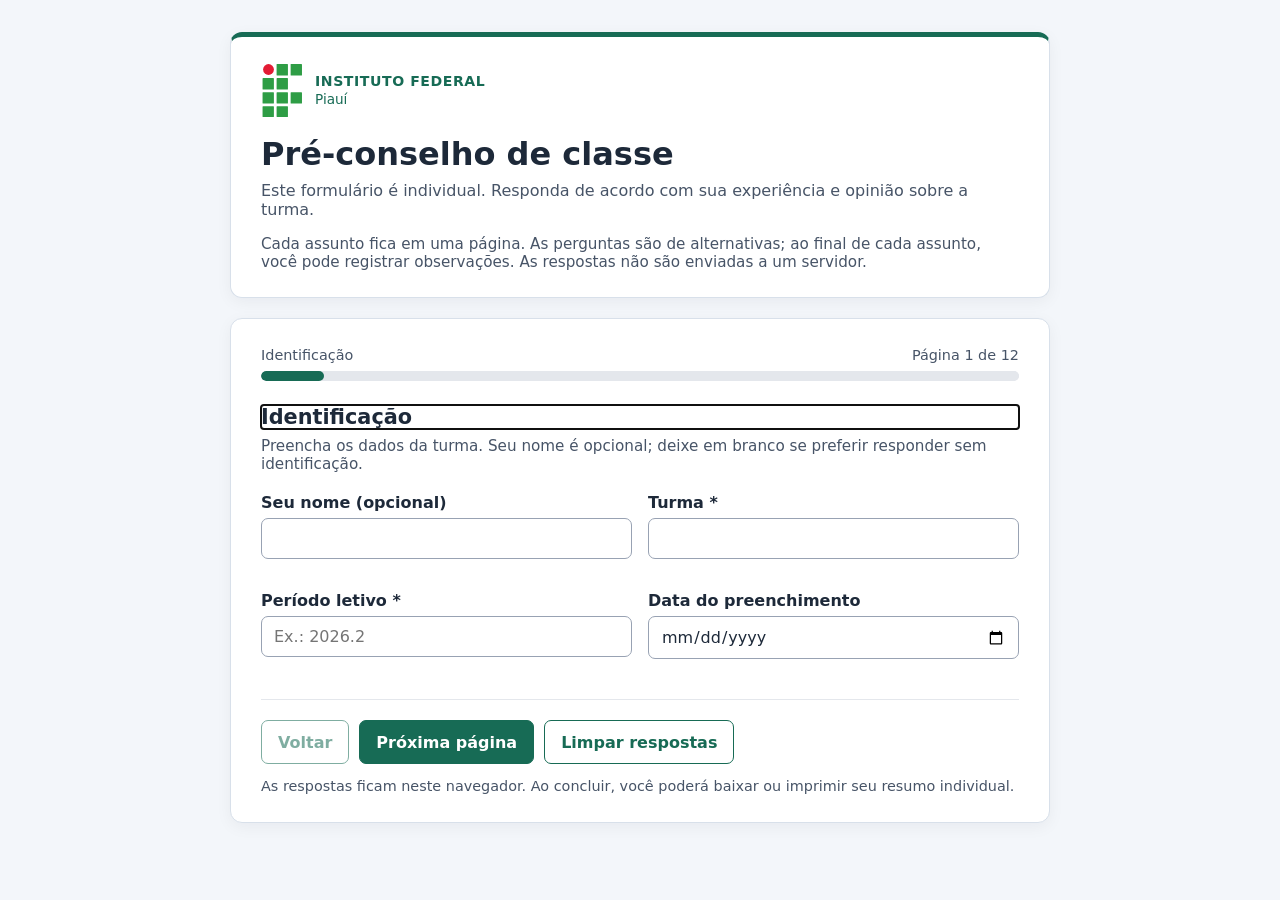
==== index.html @ 63a81ad3 "prototipo ia" ====
<!DOCTYPE html>
<html lang="pt-BR">
<head>
    <meta charset="UTF-8">
    <meta name="viewport" content="width=device-width, initial-scale=1.0">
    <meta name="description" content="Formulário individual para o pré-conselho de classe.">
    <title>Pré-conselho de classe</title>
    <style>
        :root {
            color-scheme: light;
            font-family: system-ui, -apple-system, BlinkMacSystemFont, "Segoe UI", sans-serif;
            color: #1d2939;
            background: #f3f6fa;
        }

        * {
            box-sizing: border-box;
        }

        body {
            margin: 0;
            padding: 32px 16px;
        }

        main {
            width: min(100%, 820px);
            margin: 0 auto;
        }

        header,
        form,
        #resultado {
            background: #fff;
            border: 1px solid #d8e0ea;
            border-radius: 12px;
            box-shadow: 0 4px 16px rgb(16 24 40 / 5%);
        }

        header {
            margin-bottom: 20px;
            padding: 26px 30px;
            border-top: 5px solid #176b55;
        }

        .brand {
            display: flex;
            align-items: center;
            gap: 12px;
            margin-bottom: 18px;
        }

        .brand-mark {
            width: 42px;
            height: 54px;
            flex: 0 0 auto;
        }

        .brand-name {
            display: flex;
            flex-direction: column;
            color: #176b55;
            line-height: 1.15;
        }

        .brand-name strong {
            font-size: 0.88rem;
            letter-spacing: 0.04em;
        }

        .brand-name span {
            margin-top: 3px;
            font-size: 0.85rem;
        }

        h1,
        h2,
        p {
            margin-top: 0;
        }

        h1 {
            margin-bottom: 8px;
            font-size: clamp(1.5rem, 4vw, 2rem);
        }

        header p,
        .help,
        .notice {
            color: #475467;
        }

        header p:last-child {
            margin-bottom: 0;
        }

        form {
            padding: 28px 30px;
        }

        .progress {
            margin-bottom: 24px;
        }

        .progress-label {
            display: flex;
            justify-content: space-between;
            gap: 12px;
            margin-bottom: 8px;
            color: #475467;
            font-size: 0.9rem;
        }

        progress {
            display: block;
            width: 100%;
            height: 10px;
            overflow: hidden;
            border: 0;
            border-radius: 99px;
            background: #e4e7ec;
            accent-color: #176b55;
        }

        progress::-webkit-progress-bar {
            border-radius: 99px;
            background: #e4e7ec;
        }

        progress::-webkit-progress-value {
            border-radius: 99px;
            background: #176b55;
        }

        .page[hidden] {
            display: none;
        }

        .page > h2 {
            margin-bottom: 8px;
            font-size: 1.3rem;
        }

        .help {
            margin-bottom: 20px;
            font-size: 0.95rem;
        }

        .validation-message {
            margin: 0 0 16px;
            padding: 10px 12px;
            border: 1px solid #d92d20;
            border-radius: 7px;
            background: #fef3f2;
            color: #b42318;
        }

        .grid {
            display: grid;
            grid-template-columns: repeat(2, minmax(0, 1fr));
            gap: 16px;
        }

        .field {
            display: flex;
            flex-direction: column;
            gap: 6px;
            margin-bottom: 16px;
        }

        .field label,
        .question legend {
            font-weight: 600;
        }

        input[type="text"],
        input[type="date"],
        textarea {
            width: 100%;
            padding: 10px 12px;
            border: 1px solid #98a2b3;
            border-radius: 7px;
            background: #fff;
            color: inherit;
            font: inherit;
        }

        textarea {
            min-height: 100px;
            resize: vertical;
        }

        input:focus,
        textarea:focus,
        button:focus-visible {
            outline: 3px solid #84c5b2;
            outline-offset: 2px;
        }

        .question {
            min-width: 0;
            margin: 0 0 22px;
            padding: 0;
            border: 0;
        }

        .question legend {
            width: 100%;
            margin-bottom: 10px;
        }

        .options {
            display: grid;
            grid-template-columns: repeat(2, minmax(0, 1fr));
            gap: 10px;
        }

        .option {
            display: flex;
            align-items: flex-start;
            gap: 9px;
            padding: 11px 12px;
            border: 1px solid #d8e0ea;
            border-radius: 7px;
            cursor: pointer;
        }

        .option:has(input:checked) {
            border-color: #176b55;
            background: #f0f8f5;
        }

        input[type="radio"],
        input[type="checkbox"] {
            width: 18px;
            height: 18px;
            flex: 0 0 auto;
            margin: 1px 0 0;
            accent-color: #176b55;
        }

        .observations {
            margin-top: 28px;
            padding-top: 18px;
            border-top: 1px solid #e4e7ec;
        }

        .observations label {
            display: block;
            margin-bottom: 7px;
            font-weight: 600;
        }

        .actions {
            display: flex;
            flex-wrap: wrap;
            gap: 10px;
            align-items: center;
            margin-top: 24px;
            padding-top: 20px;
            border-top: 1px solid #e4e7ec;
        }

        button {
            min-height: 44px;
            padding: 10px 16px;
            border: 1px solid #176b55;
            border-radius: 7px;
            background: #176b55;
            color: #fff;
            font: inherit;
            font-weight: 650;
            cursor: pointer;
        }

        button.secondary {
            background: #fff;
            color: #176b55;
        }

        button:disabled {
            opacity: 0.55;
            cursor: not-allowed;
        }

        #resultado {
            margin-top: 20px;
            padding: 24px 30px;
        }

        #resumo {
            overflow-wrap: anywhere;
            white-space: pre-wrap;
            font: inherit;
            line-height: 1.6;
        }

        .notice {
            margin: 14px 0 0;
            font-size: 0.9rem;
        }

        [hidden] {
            display: none !important;
        }

        @media (max-width: 600px) {
            body {
                padding: 16px 10px;
            }

            header,
            form,
            #resultado {
                padding: 20px 16px;
            }

            .grid,
            .options {
                grid-template-columns: 1fr;
            }
        }

        @media print {
            body {
                padding: 0;
                background: #fff;
            }

            body.showing-summary header,
            body.showing-summary form {
                display: none !important;
            }

            body.showing-summary #resultado:not([hidden]) {
                display: block !important;
                border: 0;
                box-shadow: none;
                margin: 0;
                padding: 0;
            }

            .print-hidden {
                display: none !important;
            }
        }
    </style>
</head>
<body>
    <main>
        <header>
            <div class="brand" aria-label="Instituto Federal do Piauí">
                <svg class="brand-mark" viewBox="0 0 76 100" role="img" aria-labelledby="ifpi-mark-title">
                    <title id="ifpi-mark-title">Símbolo do Instituto Federal</title>
                    <circle cx="13" cy="12" r="10" fill="#e31b34"/>
                    <g fill="#2e9d45">
                        <rect x="28" y="2" width="21" height="21" rx="1"/>
                        <rect x="54" y="2" width="21" height="21" rx="1"/>
                        <rect x="2" y="28" width="21" height="21" rx="1"/>
                        <rect x="28" y="28" width="21" height="21" rx="1"/>
                        <rect x="2" y="54" width="21" height="21" rx="1"/>
                        <rect x="28" y="54" width="21" height="21" rx="1"/>
                        <rect x="54" y="54" width="21" height="21" rx="1"/>
                        <rect x="2" y="80" width="21" height="20" rx="1"/>
                        <rect x="28" y="80" width="21" height="20" rx="1"/>
                    </g>
                </svg>
                <div class="brand-name">
                    <strong>INSTITUTO FEDERAL</strong>
                    <span>Piauí</span>
                </div>
            </div>
            <h1>Pré-conselho de classe</h1>
            <p>Este formulário é individual. Responda de acordo com sua experiência e opinião sobre a turma.</p>
            <p class="help">Cada assunto fica em uma página. As perguntas são de alternativas; ao final de cada assunto, você pode registrar observações. As respostas não são enviadas a um servidor.</p>
        </header>

        <form id="formulario" novalidate>
            <div class="progress" aria-label="Progresso do formulário">
                <div class="progress-label">
                    <span id="titulo-pagina">Identificação</span>
                    <span id="contador-pagina"></span>
                </div>
                <progress id="progresso" max="12" value="1"></progress>
            </div>
            <p id="erro-validacao" class="validation-message" role="alert" hidden>Responda aos campos obrigatórios desta página para continuar.</p>

            <section class="page" data-page data-page-title="Identificação">
                <h2 tabindex="-1">Identificação</h2>
                <p class="help">Preencha os dados da turma. Seu nome é opcional; deixe em branco se preferir responder sem identificação.</p>
                <div class="grid">
                    <div class="field">
                        <label for="nome">Seu nome (opcional)</label>
                        <input id="nome" name="nome" type="text" autocomplete="name">
                    </div>
                    <div class="field">
                        <label for="turma">Turma <span aria-hidden="true">*</span></label>
                        <input id="turma" name="turma" type="text" autocomplete="off" required>
                    </div>
                    <div class="field">
                        <label for="periodo">Período letivo <span aria-hidden="true">*</span></label>
                        <input id="periodo" name="periodo" type="text" placeholder="Ex.: 2026.2" required>
                    </div>
                    <div class="field">
                        <label for="data">Data do preenchimento</label>
                        <input id="data" name="data" type="date">
                    </div>
                </div>
            </section>

            <section class="page" data-page data-page-title="Conteúdos e atividades" hidden>
                <h2 tabindex="-1">1. Conteúdos e atividades</h2>
                <p class="help">Pense nas aulas e atividades deste período letivo.</p>
                <fieldset class="question">
                    <legend>Você teve dificuldade para acompanhar conteúdos ou realizar atividades?</legend>
                    <div class="options">
                        <label class="option"><input type="radio" name="conteudos-dificuldade" value="Sim, muitas vezes" required> Sim, muitas vezes</label>
                        <label class="option"><input type="radio" name="conteudos-dificuldade" value="Sim, algumas vezes"> Sim, algumas vezes</label>
                        <label class="option"><input type="radio" name="conteudos-dificuldade" value="Raramente"> Raramente</label>
                        <label class="option"><input type="radio" name="conteudos-dificuldade" value="Não tive dificuldade"> Não tive dificuldade</label>
                    </div>
                </fieldset>
                <fieldset class="question">
                    <legend>O que mais dificultou? (marque todas as opções pertinentes)</legend>
                    <div class="options">
                        <label class="option"><input type="checkbox" name="conteudos-causas" value="Falta de conhecimentos anteriores"> Falta de conhecimentos anteriores</label>
                        <label class="option"><input type="checkbox" name="conteudos-causas" value="Ritmo acelerado"> Ritmo acelerado</label>
                        <label class="option"><input type="checkbox" name="conteudos-causas" value="Muitos conteúdos ao mesmo tempo"> Muitos conteúdos ao mesmo tempo</label>
                        <label class="option"><input type="checkbox" name="conteudos-causas" value="Poucos exemplos ou explicações"> Poucos exemplos ou explicações</label>
                        <label class="option"><input type="checkbox" name="conteudos-causas" value="Instruções difíceis de entender"> Instruções difíceis de entender</label>
                        <label class="option"><input type="checkbox" name="conteudos-causas" value="Pouco tempo para fazer as atividades"> Pouco tempo para fazer as atividades</label>
                        <label class="option"><input type="checkbox" name="conteudos-causas" value="Não se aplica"> Não se aplica</label>
                    </div>
                </fieldset>
                <fieldset class="question">
                    <legend>Com que frequência essa dificuldade prejudicou seus estudos?</legend>
                    <div class="options">
                        <label class="option"><input type="radio" name="conteudos-frequencia" value="Nunca"> Nunca</label>
                        <label class="option"><input type="radio" name="conteudos-frequencia" value="Raramente"> Raramente</label>
                        <label class="option"><input type="radio" name="conteudos-frequencia" value="Às vezes"> Às vezes</label>
                        <label class="option"><input type="radio" name="conteudos-frequencia" value="Frequentemente"> Frequentemente</label>
                    </div>
                </fieldset>
                <div class="observations">
                    <label for="obs-conteudos">Observações sobre conteúdos e atividades (opcional)</label>
                    <textarea id="obs-conteudos" name="obs-conteudos" data-observation></textarea>
                </div>
            </section>

            <section class="page" data-page data-page-title="Metodologias e materiais" hidden>
                <h2 tabindex="-1">2. Metodologias de ensino e materiais</h2>
                <p class="help">Considere as formas de ensinar e os recursos usados nas disciplinas.</p>
                <fieldset class="question">
                    <legend>As formas de ensinar e os materiais ajudam você a aprender?</legend>
                    <div class="options">
                        <label class="option"><input type="radio" name="metodologias-adequacao" value="Sim, na maioria das aulas" required> Sim, na maioria das aulas</label>
                        <label class="option"><input type="radio" name="metodologias-adequacao" value="Às vezes"> Às vezes</label>
                        <label class="option"><input type="radio" name="metodologias-adequacao" value="Raramente"> Raramente</label>
                        <label class="option"><input type="radio" name="metodologias-adequacao" value="Não ajudam"> Não ajudam</label>
                    </div>
                </fieldset>
                <fieldset class="question">
                    <legend>O que poderia ajudar você a aprender? (marque todas as opções pertinentes)</legend>
                    <div class="options">
                        <label class="option"><input type="checkbox" name="metodologias-sugestoes" value="Mais exemplos resolvidos"> Mais exemplos resolvidos</label>
                        <label class="option"><input type="checkbox" name="metodologias-sugestoes" value="Mais atividades práticas"> Mais atividades práticas</label>
                        <label class="option"><input type="checkbox" name="metodologias-sugestoes" value="Revisões e retomadas"> Revisões e retomadas</label>
                        <label class="option"><input type="checkbox" name="metodologias-sugestoes" value="Materiais de apoio"> Materiais de apoio</label>
                        <label class="option"><input type="checkbox" name="metodologias-sugestoes" value="Mais espaço para perguntas"> Mais espaço para perguntas</label>
                        <label class="option"><input type="checkbox" name="metodologias-sugestoes" value="Aulas em outros formatos"> Aulas em outros formatos</label>
                        <label class="option"><input type="checkbox" name="metodologias-sugestoes" value="Não preciso de mudanças"> Não preciso de mudanças</label>
                    </div>
                </fieldset>
                <fieldset class="question">
                    <legend>Os materiais necessários ficam disponíveis para você?</legend>
                    <div class="options">
                        <label class="option"><input type="radio" name="metodologias-materiais" value="Sempre" required> Sempre</label>
                        <label class="option"><input type="radio" name="metodologias-materiais" value="Na maioria das vezes"> Na maioria das vezes</label>
                        <label class="option"><input type="radio" name="metodologias-materiais" value="Raramente"> Raramente</label>
                        <label class="option"><input type="radio" name="metodologias-materiais" value="Nunca"> Nunca</label>
                    </div>
                </fieldset>
                <div class="observations">
                    <label for="obs-metodologias">Observações sobre metodologias e materiais (opcional)</label>
                    <textarea id="obs-metodologias" name="obs-metodologias" data-observation></textarea>
                </div>
            </section>

            <section class="page" data-page data-page-title="Avaliações" hidden>
                <h2 tabindex="-1">3. Avaliações</h2>
                <p class="help">Considere provas, trabalhos, atividades avaliativas e devolutivas.</p>
                <fieldset class="question">
                    <legend>As avaliações correspondem ao que foi trabalhado nas aulas?</legend>
                    <div class="options">
                        <label class="option"><input type="radio" name="avaliacoes-conteudo" value="Sempre" required> Sempre</label>
                        <label class="option"><input type="radio" name="avaliacoes-conteudo" value="Na maioria das vezes"> Na maioria das vezes</label>
                        <label class="option"><input type="radio" name="avaliacoes-conteudo" value="Às vezes"> Às vezes</label>
                        <label class="option"><input type="radio" name="avaliacoes-conteudo" value="Raramente ou nunca"> Raramente ou nunca</label>
                    </div>
                </fieldset>
                <fieldset class="question">
                    <legend>Com que clareza os critérios e as orientações são apresentados?</legend>
                    <div class="options">
                        <label class="option"><input type="radio" name="avaliacoes-criterios" value="Com muita clareza" required> Com muita clareza</label>
                        <label class="option"><input type="radio" name="avaliacoes-criterios" value="Com alguma clareza"> Com alguma clareza</label>
                        <label class="option"><input type="radio" name="avaliacoes-criterios" value="Pouco claros"> Pouco claros</label>
                        <label class="option"><input type="radio" name="avaliacoes-criterios" value="Não são apresentados"> Não são apresentados</label>
                    </div>
                </fieldset>
                <fieldset class="question">
                    <legend>Que aspectos dificultam as avaliações? (marque todas as opções pertinentes)</legend>
                    <div class="options">
                        <label class="option"><input type="checkbox" name="avaliacoes-dificuldades" value="Pouco tempo"> Pouco tempo</label>
                        <label class="option"><input type="checkbox" name="avaliacoes-dificuldades" value="Muitas questões ou tarefas"> Muitas questões ou tarefas</label>
                        <label class="option"><input type="checkbox" name="avaliacoes-dificuldades" value="Enunciados pouco claros"> Enunciados pouco claros</label>
                        <label class="option"><input type="checkbox" name="avaliacoes-dificuldades" value="Critérios de correção pouco claros"> Critérios de correção pouco claros</label>
                        <label class="option"><input type="checkbox" name="avaliacoes-dificuldades" value="Demora para receber resultado ou orientação"> Demora para receber resultado ou orientação</label>
                        <label class="option"><input type="checkbox" name="avaliacoes-dificuldades" value="Nenhum desses aspectos"> Nenhum desses aspectos</label>
                    </div>
                </fieldset>
                <div class="observations">
                    <label for="obs-avaliacoes">Observações sobre avaliações (opcional)</label>
                    <textarea id="obs-avaliacoes" name="obs-avaliacoes" data-observation></textarea>
                </div>
            </section>

            <section class="page" data-page data-page-title="Relacionamento e convivência" hidden>
                <h2 tabindex="-1">4. Relacionamento e convivência</h2>
                <p class="help">Responda sobre sua experiência. Não informe nomes ou dados pessoais nas observações.</p>
                <fieldset class="question">
                    <legend>Como você avalia a convivência na turma?</legend>
                    <div class="options">
                        <label class="option"><input type="radio" name="convivencia-turma" value="Muito boa" required> Muito boa</label>
                        <label class="option"><input type="radio" name="convivencia-turma" value="Boa"> Boa</label>
                        <label class="option"><input type="radio" name="convivencia-turma" value="Regular"> Regular</label>
                        <label class="option"><input type="radio" name="convivencia-turma" value="Difícil"> Difícil</label>
                    </div>
                </fieldset>
                <fieldset class="question">
                    <legend>Em quais relações você percebe dificuldades? (marque todas as opções pertinentes)</legend>
                    <div class="options">
                        <label class="option"><input type="checkbox" name="convivencia-relacoes" value="Entre estudantes"> Entre estudantes</label>
                        <label class="option"><input type="checkbox" name="convivencia-relacoes" value="Entre estudantes e professores"> Entre estudantes e professores</label>
                        <label class="option"><input type="checkbox" name="convivencia-relacoes" value="Entre estudantes e equipes da escola"> Entre estudantes e equipes da escola</label>
                        <label class="option"><input type="checkbox" name="convivencia-relacoes" value="Não percebo dificuldades"> Não percebo dificuldades</label>
                    </div>
                </fieldset>
                <fieldset class="question">
                    <legend>Com que frequência essas dificuldades afetam sua participação ou bem-estar?</legend>
                    <div class="options">
                        <label class="option"><input type="radio" name="convivencia-frequencia" value="Nunca" required> Nunca</label>
                        <label class="option"><input type="radio" name="convivencia-frequencia" value="Raramente"> Raramente</label>
                        <label class="option"><input type="radio" name="convivencia-frequencia" value="Às vezes"> Às vezes</label>
                        <label class="option"><input type="radio" name="convivencia-frequencia" value="Frequentemente"> Frequentemente</label>
                    </div>
                </fieldset>
                <fieldset class="question">
                    <legend>Que iniciativa poderia melhorar a convivência?</legend>
                    <div class="options">
                        <label class="option"><input type="radio" name="convivencia-iniciativa" value="Mais diálogo entre envolvidos" required> Mais diálogo entre envolvidos</label>
                        <label class="option"><input type="radio" name="convivencia-iniciativa" value="Mediação com apoio da escola"> Mediação com apoio da escola</label>
                        <label class="option"><input type="radio" name="convivencia-iniciativa" value="Atividades de integração"> Atividades de integração</label>
                        <label class="option"><input type="radio" name="convivencia-iniciativa" value="Não é necessária uma iniciativa"> Não é necessária uma iniciativa</label>
                    </div>
                </fieldset>
                <div class="observations">
                    <label for="obs-convivencia">Observações sobre relacionamento e convivência (opcional)</label>
                    <textarea id="obs-convivencia" name="obs-convivencia" data-observation></textarea>
                </div>
            </section>

            <section class="page" data-page data-page-title="Merenda escolar" hidden>
                <h2 tabindex="-1">5. Merenda escolar</h2>
                <fieldset class="question">
                    <legend>Como você avalia a disponibilidade da merenda nos dias letivos?</legend>
                    <div class="options">
                        <label class="option"><input type="radio" name="merenda-disponibilidade" value="Sempre disponível" required> Sempre disponível</label>
                        <label class="option"><input type="radio" name="merenda-disponibilidade" value="Disponível na maioria dos dias"> Disponível na maioria dos dias</label>
                        <label class="option"><input type="radio" name="merenda-disponibilidade" value="Falta em alguns dias"> Falta em alguns dias</label>
                        <label class="option"><input type="radio" name="merenda-disponibilidade" value="Não sei avaliar"> Não sei avaliar</label>
                    </div>
                </fieldset>
                <fieldset class="question">
                    <legend>Que aspectos da merenda poderiam melhorar? (marque todas as opções pertinentes)</legend>
                    <div class="options">
                        <label class="option"><input type="checkbox" name="merenda-aspectos" value="Quantidade"> Quantidade</label>
                        <label class="option"><input type="checkbox" name="merenda-aspectos" value="Variedade do cardápio"> Variedade do cardápio</label>
                        <label class="option"><input type="checkbox" name="merenda-aspectos" value="Qualidade"> Qualidade</label>
                        <label class="option"><input type="checkbox" name="merenda-aspectos" value="Horário de distribuição"> Horário de distribuição</label>
                        <label class="option"><input type="checkbox" name="merenda-aspectos" value="Espaço para refeição"> Espaço para refeição</label>
                        <label class="option"><input type="checkbox" name="merenda-aspectos" value="Nenhum desses aspectos"> Nenhum desses aspectos</label>
                    </div>
                </fieldset>
                <fieldset class="question">
                    <legend>O horário da merenda é adequado para você?</legend>
                    <div class="options">
                        <label class="option"><input type="radio" name="merenda-horario" value="Sim" required> Sim</label>
                        <label class="option"><input type="radio" name="merenda-horario" value="Em parte"> Em parte</label>
                        <label class="option"><input type="radio" name="merenda-horario" value="Não"> Não</label>
                        <label class="option"><input type="radio" name="merenda-horario" value="Não sei avaliar"> Não sei avaliar</label>
                    </div>
                </fieldset>
                <div class="observations">
                    <label for="obs-merenda">Observações sobre merenda escolar (opcional)</label>
                    <textarea id="obs-merenda" name="obs-merenda" data-observation></textarea>
                </div>
            </section>

            <section class="page" data-page data-page-title="Transporte escolar" hidden>
                <h2 tabindex="-1">6. Transporte escolar</h2>
                <fieldset class="question">
                    <legend>Você utiliza transporte escolar?</legend>
                    <div class="options">
                        <label class="option"><input type="radio" name="transporte-uso" value="Sim, regularmente" required> Sim, regularmente</label>
                        <label class="option"><input type="radio" name="transporte-uso" value="Sim, às vezes"> Sim, às vezes</label>
                        <label class="option"><input type="radio" name="transporte-uso" value="Não utilizo"> Não utilizo</label>
                    </div>
                </fieldset>
                <fieldset class="question">
                    <legend>Como você avalia o serviço de transporte?</legend>
                    <div class="options">
                        <label class="option"><input type="radio" name="transporte-avaliacao" value="Muito bom" required> Muito bom</label>
                        <label class="option"><input type="radio" name="transporte-avaliacao" value="Bom"> Bom</label>
                        <label class="option"><input type="radio" name="transporte-avaliacao" value="Regular"> Regular</label>
                        <label class="option"><input type="radio" name="transporte-avaliacao" value="Ruim"> Ruim</label>
                        <label class="option"><input type="radio" name="transporte-avaliacao" value="Não sei avaliar"> Não sei avaliar</label>
                    </div>
                </fieldset>
                <fieldset class="question">
                    <legend>Que problemas você já enfrentou? (marque todas as opções pertinentes)</legend>
                    <div class="options">
                        <label class="option"><input type="checkbox" name="transporte-problemas" value="Atrasos"> Atrasos</label>
                        <label class="option"><input type="checkbox" name="transporte-problemas" value="Cancelamentos ou falta do transporte"> Cancelamentos ou falta do transporte</label>
                        <label class="option"><input type="checkbox" name="transporte-problemas" value="Horários incompatíveis"> Horários incompatíveis</label>
                        <label class="option"><input type="checkbox" name="transporte-problemas" value="Condições do veículo"> Condições do veículo</label>
                        <label class="option"><input type="checkbox" name="transporte-problemas" value="Não enfrentei problemas"> Não enfrentei problemas</label>
                        <label class="option"><input type="checkbox" name="transporte-problemas" value="Não utilizo transporte"> Não utilizo transporte</label>
                    </div>
                </fieldset>
                <div class="observations">
                    <label for="obs-transporte">Observações sobre transporte escolar (opcional)</label>
                    <textarea id="obs-transporte" name="obs-transporte" data-observation></textarea>
                </div>
            </section>

            <section class="page" data-page data-page-title="Funcionamento dos setores" hidden>
                <h2 tabindex="-1">7. Funcionamento dos setores</h2>
                <p class="help">Considere serviços como secretaria, coordenação, biblioteca ou outros setores que você utiliza.</p>
                <fieldset class="question">
                    <legend>Você consegue acessar os setores e serviços de que precisa?</legend>
                    <div class="options">
                        <label class="option"><input type="radio" name="setores-acesso" value="Sempre" required> Sempre</label>
                        <label class="option"><input type="radio" name="setores-acesso" value="Na maioria das vezes"> Na maioria das vezes</label>
                        <label class="option"><input type="radio" name="setores-acesso" value="Às vezes"> Às vezes</label>
                        <label class="option"><input type="radio" name="setores-acesso" value="Raramente"> Raramente</label>
                        <label class="option"><input type="radio" name="setores-acesso" value="Não utilizei esses serviços"> Não utilizei esses serviços</label>
                    </div>
                </fieldset>
                <fieldset class="question">
                    <legend>O que dificulta o atendimento? (marque todas as opções pertinentes)</legend>
                    <div class="options">
                        <label class="option"><input type="checkbox" name="setores-dificuldades" value="Horário de atendimento"> Horário de atendimento</label>
                        <label class="option"><input type="checkbox" name="setores-dificuldades" value="Falta de informação"> Falta de informação</label>
                        <label class="option"><input type="checkbox" name="setores-dificuldades" value="Demora no atendimento"> Demora no atendimento</label>
                        <label class="option"><input type="checkbox" name="setores-dificuldades" value="Dificuldade para acompanhar solicitações"> Dificuldade para acompanhar solicitações</label>
                        <label class="option"><input type="checkbox" name="setores-dificuldades" value="Não tive dificuldades"> Não tive dificuldades</label>
                    </div>
                </fieldset>
                <fieldset class="question">
                    <legend>Quando você precisa de ajuda, recebe orientação suficiente?</legend>
                    <div class="options">
                        <label class="option"><input type="radio" name="setores-orientacao" value="Sempre" required> Sempre</label>
                        <label class="option"><input type="radio" name="setores-orientacao" value="Às vezes"> Às vezes</label>
                        <label class="option"><input type="radio" name="setores-orientacao" value="Raramente"> Raramente</label>
                        <label class="option"><input type="radio" name="setores-orientacao" value="Não precisei de ajuda"> Não precisei de ajuda</label>
                    </div>
                </fieldset>
                <div class="observations">
                    <label for="obs-setores">Observações sobre o funcionamento dos setores (opcional)</label>
                    <textarea id="obs-setores" name="obs-setores" data-observation></textarea>
                </div>
            </section>

            <section class="page" data-page data-page-title="Estrutura física" hidden>
                <h2 tabindex="-1">8. Estrutura física</h2>
                <fieldset class="question">
                    <legend>Como você avalia os espaços utilizados nas atividades escolares?</legend>
                    <div class="options">
                        <label class="option"><input type="radio" name="estrutura-avaliacao" value="Muito bons" required> Muito bons</label>
                        <label class="option"><input type="radio" name="estrutura-avaliacao" value="Bons"> Bons</label>
                        <label class="option"><input type="radio" name="estrutura-avaliacao" value="Regulares"> Regulares</label>
                        <label class="option"><input type="radio" name="estrutura-avaliacao" value="Ruins"> Ruins</label>
                        <label class="option"><input type="radio" name="estrutura-avaliacao" value="Não sei avaliar"> Não sei avaliar</label>
                    </div>
                </fieldset>
                <fieldset class="question">
                    <legend>Quais espaços ou condições precisam de melhoria? (marque todas as opções pertinentes)</legend>
                    <div class="options">
                        <label class="option"><input type="checkbox" name="estrutura-espacos" value="Salas de aula"> Salas de aula</label>
                        <label class="option"><input type="checkbox" name="estrutura-espacos" value="Banheiros ou bebedouros"> Banheiros ou bebedouros</label>
                        <label class="option"><input type="checkbox" name="estrutura-espacos" value="Biblioteca ou laboratórios"> Biblioteca ou laboratórios</label>
                        <label class="option"><input type="checkbox" name="estrutura-espacos" value="Acessibilidade"> Acessibilidade</label>
                        <label class="option"><input type="checkbox" name="estrutura-espacos" value="Iluminação, ventilação ou mobiliário"> Iluminação, ventilação ou mobiliário</label>
                        <label class="option"><input type="checkbox" name="estrutura-espacos" value="Limpeza ou conservação"> Limpeza ou conservação</label>
                        <label class="option"><input type="checkbox" name="estrutura-espacos" value="Nenhuma melhoria necessária"> Nenhuma melhoria necessária</label>
                    </div>
                </fieldset>
                <fieldset class="question">
                    <legend>As condições dos espaços atrapalham sua aprendizagem ou participação?</legend>
                    <div class="options">
                        <label class="option"><input type="radio" name="estrutura-impacto" value="Frequentemente" required> Frequentemente</label>
                        <label class="option"><input type="radio" name="estrutura-impacto" value="Às vezes"> Às vezes</label>
                        <label class="option"><input type="radio" name="estrutura-impacto" value="Raramente"> Raramente</label>
                        <label class="option"><input type="radio" name="estrutura-impacto" value="Não atrapalham"> Não atrapalham</label>
                    </div>
                </fieldset>
                <div class="observations">
                    <label for="obs-estrutura">Observações sobre a estrutura física (opcional)</label>
                    <textarea id="obs-estrutura" name="obs-estrutura" data-observation></textarea>
                </div>
            </section>

            <section class="page" data-page data-page-title="Recursos didáticos e equipamentos" hidden>
                <h2 tabindex="-1">9. Recursos didáticos e equipamentos</h2>
                <fieldset class="question">
                    <legend>Os equipamentos e recursos didáticos disponibilizados pela escola atendem às suas necessidades de aprendizagem?</legend>
                    <div class="options">
                        <label class="option"><input type="radio" name="recursos-acesso" value="Sempre" required> Sempre</label>
                        <label class="option"><input type="radio" name="recursos-acesso" value="Na maioria das vezes"> Na maioria das vezes</label>
                        <label class="option"><input type="radio" name="recursos-acesso" value="Às vezes"> Às vezes</label>
                        <label class="option"><input type="radio" name="recursos-acesso" value="Raramente"> Raramente</label>
                        <label class="option"><input type="radio" name="recursos-acesso" value="Nunca"> Nunca</label>
                        <label class="option"><input type="radio" name="recursos-acesso" value="Não precisei utilizar"> Não precisei utilizar</label>
                    </div>
                </fieldset>
                <fieldset class="question">
                    <legend>Quais recursos da escola você utiliza ou precisa para as atividades? (marque todas as opções pertinentes)</legend>
                    <div class="options">
                        <label class="option"><input type="checkbox" name="recursos-problemas" value="Computadores disponibilizados pela escola"> Computadores disponibilizados pela escola</label>
                        <label class="option"><input type="checkbox" name="recursos-problemas" value="Projetores ou telas"> Projetores ou telas</label>
                        <label class="option"><input type="checkbox" name="recursos-problemas" value="Equipamentos e materiais de laboratório"> Equipamentos e materiais de laboratório</label>
                        <label class="option"><input type="checkbox" name="recursos-problemas" value="Livros, apostilas ou materiais impressos"> Livros, apostilas ou materiais impressos</label>
                        <label class="option"><input type="checkbox" name="recursos-problemas" value="Internet da escola usada em atividades orientadas"> Internet da escola usada em atividades orientadas</label>
                        <label class="option"><input type="checkbox" name="recursos-problemas" value="Não preciso desses recursos"> Não preciso desses recursos</label>
                    </div>
                </fieldset>
                <fieldset class="question">
                    <legend>Quando a escola propõe atividades que precisam de internet, como você costuma realizá-las?</legend>
                    <div class="options">
                        <label class="option"><input type="radio" name="recursos-frequencia" value="Com computador ou recurso fornecido pela escola" required> Com computador ou recurso fornecido pela escola</label>
                        <label class="option"><input type="radio" name="recursos-frequencia" value="Em casa, fora do horário escolar"> Em casa, fora do horário escolar</label>
                        <label class="option"><input type="radio" name="recursos-frequencia" value="Com material impresso ou alternativa offline"> Com material impresso ou alternativa offline</label>
                        <label class="option"><input type="radio" name="recursos-frequencia" value="Tenho dificuldade para realizar essas atividades"> Tenho dificuldade para realizar essas atividades</label>
                        <label class="option"><input type="radio" name="recursos-frequencia" value="Não recebi atividades que precisassem de internet"> Não recebi atividades que precisassem de internet</label>
                    </div>
                </fieldset>
                <fieldset class="question">
                    <legend>Se uma atividade precisar de internet durante a aula, há um equipamento da escola disponível para você?</legend>
                    <div class="options">
                        <label class="option"><input type="radio" name="recursos-escola" value="Sempre" required> Sempre</label>
                        <label class="option"><input type="radio" name="recursos-escola" value="Na maioria das vezes"> Na maioria das vezes</label>
                        <label class="option"><input type="radio" name="recursos-escola" value="Raramente"> Raramente</label>
                        <label class="option"><input type="radio" name="recursos-escola" value="Nunca"> Nunca</label>
                        <label class="option"><input type="radio" name="recursos-escola" value="Não se aplica"> Não se aplica</label>
                    </div>
                </fieldset>
                <div class="observations">
                    <label for="obs-recursos">Observações sobre recursos didáticos e equipamentos (opcional)</label>
                    <textarea id="obs-recursos" name="obs-recursos" data-observation></textarea>
                </div>
            </section>

            <section class="page" data-page data-page-title="Outro assunto" hidden>
                <h2 tabindex="-1">10. Outro assunto</h2>
                <fieldset class="question">
                    <legend>Há outro assunto administrativo ou da escola que você gostaria de registrar?</legend>
                    <div class="options">
                        <label class="option"><input type="radio" name="outro-existencia" value="Sim" required> Sim</label>
                        <label class="option"><input type="radio" name="outro-existencia" value="Não"> Não</label>
                        <label class="option"><input type="radio" name="outro-existencia" value="Não tenho opinião formada"> Não tenho opinião formada</label>
                    </div>
                </fieldset>
                <fieldset class="question">
                    <legend>Se sim, a que área esse assunto está relacionado?</legend>
                    <div class="options">
                        <label class="option"><input type="checkbox" name="outro-area" value="Comunicação"> Comunicação</label>
                        <label class="option"><input type="checkbox" name="outro-area" value="Organização da rotina escolar"> Organização da rotina escolar</label>
                        <label class="option"><input type="checkbox" name="outro-area" value="Atendimento aos estudantes"> Atendimento aos estudantes</label>
                        <label class="option"><input type="checkbox" name="outro-area" value="Acessibilidade ou inclusão"> Acessibilidade ou inclusão</label>
                        <label class="option"><input type="checkbox" name="outro-area" value="Outra área"> Outra área</label>
                        <label class="option"><input type="checkbox" name="outro-area" value="Não se aplica"> Não se aplica</label>
                    </div>
                </fieldset>
                <fieldset class="question">
                    <legend>Qual encaminhamento parece mais adequado?</legend>
                    <div class="options">
                        <label class="option"><input type="radio" name="outro-encaminhamento" value="Mais informações aos estudantes" required> Mais informações aos estudantes</label>
                        <label class="option"><input type="radio" name="outro-encaminhamento" value="Revisão de procedimento"> Revisão de procedimento</label>
                        <label class="option"><input type="radio" name="outro-encaminhamento" value="Melhoria de espaço ou recurso"> Melhoria de espaço ou recurso</label>
                        <label class="option"><input type="radio" name="outro-encaminhamento" value="Diálogo com a gestão"> Diálogo com a gestão</label>
                        <label class="option"><input type="radio" name="outro-encaminhamento" value="Não se aplica"> Não se aplica</label>
                    </div>
                </fieldset>
                <div class="observations">
                    <label for="obs-outro">Observações sobre outro assunto (opcional)</label>
                    <textarea id="obs-outro" name="obs-outro" data-observation></textarea>
                </div>
            </section>

            <section class="page" data-page data-page-title="Apoios e propostas" hidden>
                <h2 tabindex="-1">11. Apoios e propostas</h2>
                <p class="help">Marque as ações que, na sua opinião, poderiam ajudar. Selecione quantas opções quiser.</p>
                <fieldset class="question">
                    <legend>O que você pode fazer para apoiar sua aprendizagem?</legend>
                    <div class="options">
                        <label class="option"><input type="checkbox" name="apoio-pessoal" value="Organizar rotina de estudos"> Organizar rotina de estudos</label>
                        <label class="option"><input type="checkbox" name="apoio-pessoal" value="Participar de grupos de estudo"> Participar de grupos de estudo</label>
                        <label class="option"><input type="checkbox" name="apoio-pessoal" value="Pedir ajuda quando necessário"> Pedir ajuda quando necessário</label>
                        <label class="option"><input type="checkbox" name="apoio-pessoal" value="Participar mais das aulas"> Participar mais das aulas</label>
                        <label class="option"><input type="checkbox" name="apoio-pessoal" value="Não sei ainda"> Não sei ainda</label>
                    </div>
                </fieldset>
                <fieldset class="question">
                    <legend>Que ações da escola ou dos professores seriam mais úteis?</legend>
                    <div class="options">
                        <label class="option"><input type="checkbox" name="apoio-escola" value="Revisões e atividades de reforço"> Revisões e atividades de reforço</label>
                        <label class="option"><input type="checkbox" name="apoio-escola" value="Mais clareza nas orientações"> Mais clareza nas orientações</label>
                        <label class="option"><input type="checkbox" name="apoio-escola" value="Devolutivas sobre atividades e avaliações"> Devolutivas sobre atividades e avaliações</label>
                        <label class="option"><input type="checkbox" name="apoio-escola" value="Atendimento para tirar dúvidas"> Atendimento para tirar dúvidas</label>
                        <label class="option"><input type="checkbox" name="apoio-escola" value="Melhorias de recursos ou espaços"> Melhorias de recursos ou espaços</label>
                        <label class="option"><input type="checkbox" name="apoio-escola" value="Apoio para convivência e bem-estar"> Apoio para convivência e bem-estar</label>
                        <label class="option"><input type="checkbox" name="apoio-escola" value="Não sei indicar"> Não sei indicar</label>
                    </div>
                </fieldset>
                <fieldset class="question">
                    <legend>Qual deve ser a prioridade?</legend>
                    <div class="options">
                        <label class="option"><input type="radio" name="prioridade" value="Aprendizagem e conteúdos" required> Aprendizagem e conteúdos</label>
                        <label class="option"><input type="radio" name="prioridade" value="Metodologias e avaliações"> Metodologias e avaliações</label>
                        <label class="option"><input type="radio" name="prioridade" value="Relacionamento e convivência"> Relacionamento e convivência</label>
                        <label class="option"><input type="radio" name="prioridade" value="Serviços e estrutura"> Serviços e estrutura</label>
                        <label class="option"><input type="radio" name="prioridade" value="Todas são igualmente importantes"> Todas são igualmente importantes</label>
                    </div>
                </fieldset>
                <div class="observations">
                    <label for="obs-propostas">Observações finais (opcional)</label>
                    <textarea id="obs-propostas" name="obs-propostas" data-observation></textarea>
                </div>
            </section>

            <div class="actions">
                <button id="anterior" class="secondary" type="button">Voltar</button>
                <button id="proximo" type="button">Próxima página</button>
                <button id="concluir" type="submit" hidden>Gerar meu resumo</button>
                <button id="limpar" class="secondary" type="reset">Limpar respostas</button>
            </div>
            <p class="notice">As respostas ficam neste navegador. Ao concluir, você poderá baixar ou imprimir seu resumo individual.</p>
        </form>

        <section id="resultado" aria-labelledby="titulo-resultado" aria-live="polite" hidden>
            <h2 id="titulo-resultado">Resumo individual do pré-conselho</h2>
            <pre id="resumo"></pre>
            <div class="actions print-hidden">
                <button id="baixar" type="button">Baixar resumo (.txt)</button>
                <button id="imprimir" class="secondary" type="button">Imprimir / salvar em PDF</button>
                <button id="editar" class="secondary" type="button">Voltar e editar</button>
            </div>
        </section>
    </main>
    <script src="scripts.js"></script>
</body>
</html>
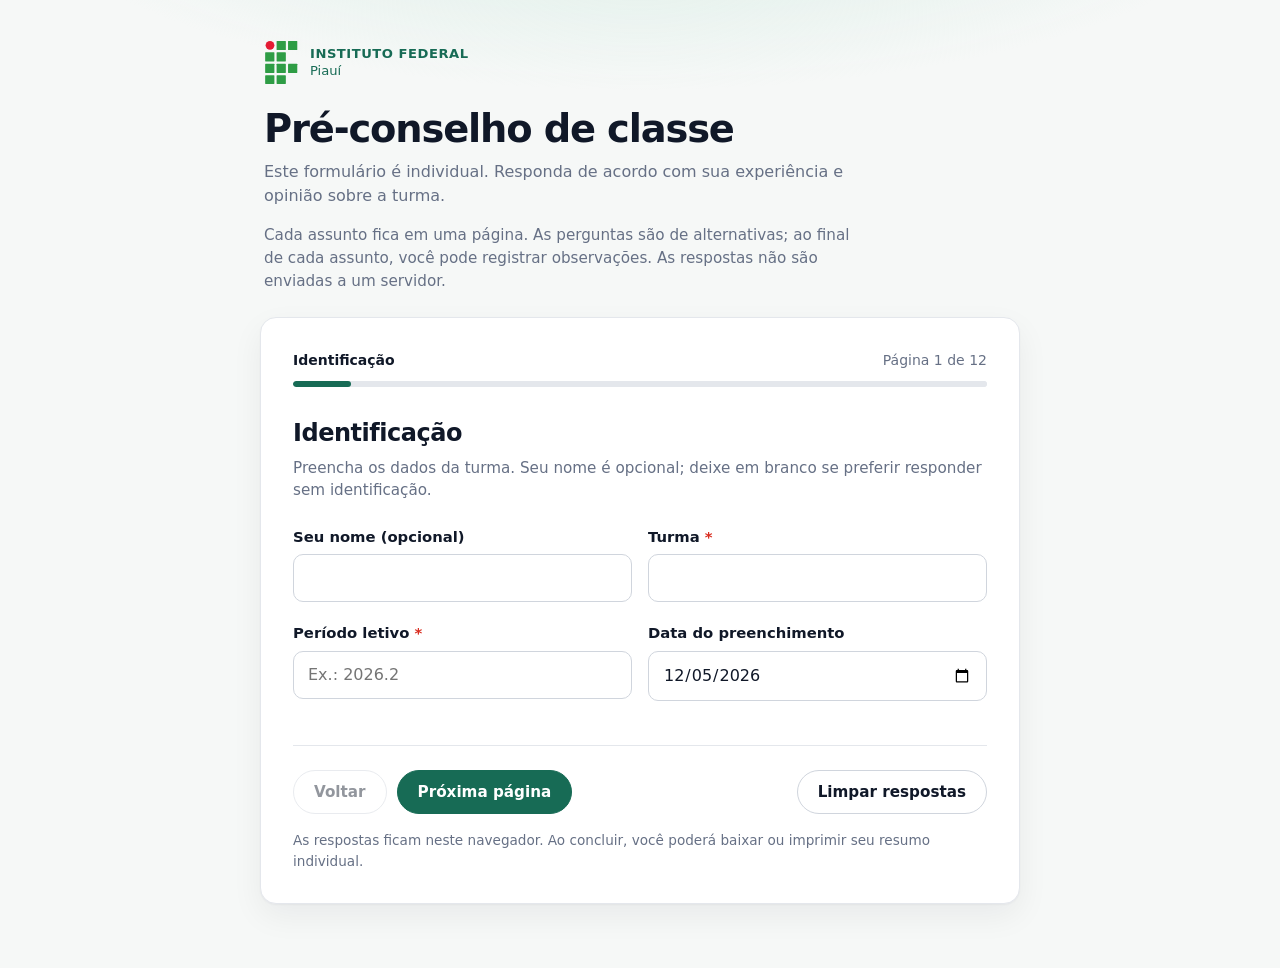
==== commit 6e6bf945: "codigo otimizado" ====
--- a/index.html
+++ b/index.html
@@ -5,345 +5,7 @@
     <meta name="viewport" content="width=device-width, initial-scale=1.0">
     <meta name="description" content="Formulário individual para o pré-conselho de classe.">
     <title>Pré-conselho de classe</title>
-    <style>
-        :root {
-            color-scheme: light;
-            font-family: system-ui, -apple-system, BlinkMacSystemFont, "Segoe UI", sans-serif;
-            color: #1d2939;
-            background: #f3f6fa;
-        }
-
-        * {
-            box-sizing: border-box;
-        }
-
-        body {
-            margin: 0;
-            padding: 32px 16px;
-        }
-
-        main {
-            width: min(100%, 820px);
-            margin: 0 auto;
-        }
-
-        header,
-        form,
-        #resultado {
-            background: #fff;
-            border: 1px solid #d8e0ea;
-            border-radius: 12px;
-            box-shadow: 0 4px 16px rgb(16 24 40 / 5%);
-        }
-
-        header {
-            margin-bottom: 20px;
-            padding: 26px 30px;
-            border-top: 5px solid #176b55;
-        }
-
-        .brand {
-            display: flex;
-            align-items: center;
-            gap: 12px;
-            margin-bottom: 18px;
-        }
-
-        .brand-mark {
-            width: 42px;
-            height: 54px;
-            flex: 0 0 auto;
-        }
-
-        .brand-name {
-            display: flex;
-            flex-direction: column;
-            color: #176b55;
-            line-height: 1.15;
-        }
-
-        .brand-name strong {
-            font-size: 0.88rem;
-            letter-spacing: 0.04em;
-        }
-
-        .brand-name span {
-            margin-top: 3px;
-            font-size: 0.85rem;
-        }
-
-        h1,
-        h2,
-        p {
-            margin-top: 0;
-        }
-
-        h1 {
-            margin-bottom: 8px;
-            font-size: clamp(1.5rem, 4vw, 2rem);
-        }
-
-        header p,
-        .help,
-        .notice {
-            color: #475467;
-        }
-
-        header p:last-child {
-            margin-bottom: 0;
-        }
-
-        form {
-            padding: 28px 30px;
-        }
-
-        .progress {
-            margin-bottom: 24px;
-        }
-
-        .progress-label {
-            display: flex;
-            justify-content: space-between;
-            gap: 12px;
-            margin-bottom: 8px;
-            color: #475467;
-            font-size: 0.9rem;
-        }
-
-        progress {
-            display: block;
-            width: 100%;
-            height: 10px;
-            overflow: hidden;
-            border: 0;
-            border-radius: 99px;
-            background: #e4e7ec;
-            accent-color: #176b55;
-        }
-
-        progress::-webkit-progress-bar {
-            border-radius: 99px;
-            background: #e4e7ec;
-        }
-
-        progress::-webkit-progress-value {
-            border-radius: 99px;
-            background: #176b55;
-        }
-
-        .page[hidden] {
-            display: none;
-        }
-
-        .page > h2 {
-            margin-bottom: 8px;
-            font-size: 1.3rem;
-        }
-
-        .help {
-            margin-bottom: 20px;
-            font-size: 0.95rem;
-        }
-
-        .validation-message {
-            margin: 0 0 16px;
-            padding: 10px 12px;
-            border: 1px solid #d92d20;
-            border-radius: 7px;
-            background: #fef3f2;
-            color: #b42318;
-        }
-
-        .grid {
-            display: grid;
-            grid-template-columns: repeat(2, minmax(0, 1fr));
-            gap: 16px;
-        }
-
-        .field {
-            display: flex;
-            flex-direction: column;
-            gap: 6px;
-            margin-bottom: 16px;
-        }
-
-        .field label,
-        .question legend {
-            font-weight: 600;
-        }
-
-        input[type="text"],
-        input[type="date"],
-        textarea {
-            width: 100%;
-            padding: 10px 12px;
-            border: 1px solid #98a2b3;
-            border-radius: 7px;
-            background: #fff;
-            color: inherit;
-            font: inherit;
-        }
-
-        textarea {
-            min-height: 100px;
-            resize: vertical;
-        }
-
-        input:focus,
-        textarea:focus,
-        button:focus-visible {
-            outline: 3px solid #84c5b2;
-            outline-offset: 2px;
-        }
-
-        .question {
-            min-width: 0;
-            margin: 0 0 22px;
-            padding: 0;
-            border: 0;
-        }
-
-        .question legend {
-            width: 100%;
-            margin-bottom: 10px;
-        }
-
-        .options {
-            display: grid;
-            grid-template-columns: repeat(2, minmax(0, 1fr));
-            gap: 10px;
-        }
-
-        .option {
-            display: flex;
-            align-items: flex-start;
-            gap: 9px;
-            padding: 11px 12px;
-            border: 1px solid #d8e0ea;
-            border-radius: 7px;
-            cursor: pointer;
-        }
-
-        .option:has(input:checked) {
-            border-color: #176b55;
-            background: #f0f8f5;
-        }
-
-        input[type="radio"],
-        input[type="checkbox"] {
-            width: 18px;
-            height: 18px;
-            flex: 0 0 auto;
-            margin: 1px 0 0;
-            accent-color: #176b55;
-        }
-
-        .observations {
-            margin-top: 28px;
-            padding-top: 18px;
-            border-top: 1px solid #e4e7ec;
-        }
-
-        .observations label {
-            display: block;
-            margin-bottom: 7px;
-            font-weight: 600;
-        }
-
-        .actions {
-            display: flex;
-            flex-wrap: wrap;
-            gap: 10px;
-            align-items: center;
-            margin-top: 24px;
-            padding-top: 20px;
-            border-top: 1px solid #e4e7ec;
-        }
-
-        button {
-            min-height: 44px;
-            padding: 10px 16px;
-            border: 1px solid #176b55;
-            border-radius: 7px;
-            background: #176b55;
-            color: #fff;
-            font: inherit;
-            font-weight: 650;
-            cursor: pointer;
-        }
-
-        button.secondary {
-            background: #fff;
-            color: #176b55;
-        }
-
-        button:disabled {
-            opacity: 0.55;
-            cursor: not-allowed;
-        }
-
-        #resultado {
-            margin-top: 20px;
-            padding: 24px 30px;
-        }
-
-        #resumo {
-            overflow-wrap: anywhere;
-            white-space: pre-wrap;
-            font: inherit;
-            line-height: 1.6;
-        }
-
-        .notice {
-            margin: 14px 0 0;
-            font-size: 0.9rem;
-        }
-
-        [hidden] {
-            display: none !important;
-        }
-
-        @media (max-width: 600px) {
-            body {
-                padding: 16px 10px;
-            }
-
-            header,
-            form,
-            #resultado {
-                padding: 20px 16px;
-            }
-
-            .grid,
-            .options {
-                grid-template-columns: 1fr;
-            }
-        }
-
-        @media print {
-            body {
-                padding: 0;
-                background: #fff;
-            }
-
-            body.showing-summary header,
-            body.showing-summary form {
-                display: none !important;
-            }
-
-            body.showing-summary #resultado:not([hidden]) {
-                display: block !important;
-                border: 0;
-                box-shadow: none;
-                margin: 0;
-                padding: 0;
-            }
-
-            .print-hidden {
-                display: none !important;
-            }
-        }
-    </style>
+    <link rel="stylesheet" href="style.css">
 </head>
 <body>
     <main>
@@ -413,33 +75,79 @@
                 <fieldset class="question">
                     <legend>Você teve dificuldade para acompanhar conteúdos ou realizar atividades?</legend>
                     <div class="options">
-                        <label class="option"><input type="radio" name="conteudos-dificuldade" value="Sim, muitas vezes" required> Sim, muitas vezes</label>
-                        <label class="option"><input type="radio" name="conteudos-dificuldade" value="Sim, algumas vezes"> Sim, algumas vezes</label>
-                        <label class="option"><input type="radio" name="conteudos-dificuldade" value="Raramente"> Raramente</label>
-                        <label class="option"><input type="radio" name="conteudos-dificuldade" value="Não tive dificuldade"> Não tive dificuldade</label>
+                        <label class="option">
+                            <input type="radio" name="conteudos-dificuldade" value="Sim, muitas vezes" required>
+                            Sim, muitas vezes
+                        </label>
+                        <label class="option">
+                            <input type="radio" name="conteudos-dificuldade" value="Sim, algumas vezes">
+                            Sim, algumas vezes
+                        </label>
+                        <label class="option">
+                            <input type="radio" name="conteudos-dificuldade" value="Raramente">
+                            Raramente
+                        </label>
+                        <label class="option">
+                            <input type="radio" name="conteudos-dificuldade" value="Não tive dificuldade">
+                            Não tive dificuldade
+                        </label>
                     </div>
                 </fieldset>
                 <fieldset class="question">
                     <legend>O que mais dificultou? (marque todas as opções pertinentes)</legend>
                     <div class="options">
-                        <label class="option"><input type="checkbox" name="conteudos-causas" value="Falta de conhecimentos anteriores"> Falta de conhecimentos anteriores</label>
-                        <label class="option"><input type="checkbox" name="conteudos-causas" value="Ritmo acelerado"> Ritmo acelerado</label>
-                        <label class="option"><input type="checkbox" name="conteudos-causas" value="Muitos conteúdos ao mesmo tempo"> Muitos conteúdos ao mesmo tempo</label>
-                        <label class="option"><input type="checkbox" name="conteudos-causas" value="Poucos exemplos ou explicações"> Poucos exemplos ou explicações</label>
-                        <label class="option"><input type="checkbox" name="conteudos-causas" value="Instruções difíceis de entender"> Instruções difíceis de entender</label>
-                        <label class="option"><input type="checkbox" name="conteudos-causas" value="Pouco tempo para fazer as atividades"> Pouco tempo para fazer as atividades</label>
-                        <label class="option"><input type="checkbox" name="conteudos-causas" value="Não se aplica"> Não se aplica</label>
+                        <label class="option">
+                            <input type="checkbox" name="conteudos-causas" value="Falta de conhecimentos anteriores">
+                            Falta de conhecimentos anteriores
+                        </label>
+                        <label class="option">
+                            <input type="checkbox" name="conteudos-causas" value="Ritmo acelerado">
+                            Ritmo acelerado
+                        </label>
+                        <label class="option">
+                            <input type="checkbox" name="conteudos-causas" value="Muitos conteúdos ao mesmo tempo">
+                            Muitos conteúdos ao mesmo tempo
+                        </label>
+                        <label class="option">
+                            <input type="checkbox" name="conteudos-causas" value="Poucos exemplos ou explicações">
+                            Poucos exemplos ou explicações
+                        </label>
+                        <label class="option">
+                            <input type="checkbox" name="conteudos-causas" value="Instruções difíceis de entender">
+                            Instruções difíceis de entender
+                        </label>
+                        <label class="option">
+                            <input type="checkbox" name="conteudos-causas" value="Pouco tempo para fazer as atividades">
+                            Pouco tempo para fazer as atividades
+                        </label>
+                        <label class="option">
+                            <input type="checkbox" name="conteudos-causas" value="Não se aplica">
+                            Não se aplica
+                        </label>
                     </div>
                 </fieldset>
                 <fieldset class="question">
                     <legend>Com que frequência essa dificuldade prejudicou seus estudos?</legend>
                     <div class="options">
-                        <label class="option"><input type="radio" name="conteudos-frequencia" value="Nunca"> Nunca</label>
-                        <label class="option"><input type="radio" name="conteudos-frequencia" value="Raramente"> Raramente</label>
-                        <label class="option"><input type="radio" name="conteudos-frequencia" value="Às vezes"> Às vezes</label>
-                        <label class="option"><input type="radio" name="conteudos-frequencia" value="Frequentemente"> Frequentemente</label>
-                    </div>
-                </fieldset>
+                        <label class="option">
+                            <input type="radio" name="conteudos-frequencia" value="Nunca">
+                            Nunca
+                        </label>
+                        <label class="option">
+                            <input type="radio" name="conteudos-frequencia" value="Raramente">
+                            Raramente
+                        </label>
+                        <label class="option">
+                            <input type="radio" name="conteudos-frequencia" value="Às vezes">
+                            Às vezes
+                        </label>
+                        <label class="option">
+                            <input type="radio" name="conteudos-frequencia" value="Frequentemente">
+                            Frequentemente
+                        </label>
+                    </div>
+                </fieldset>
+
                 <div class="observations">
                     <label for="obs-conteudos">Observações sobre conteúdos e atividades (opcional)</label>
                     <textarea id="obs-conteudos" name="obs-conteudos" data-observation></textarea>
@@ -452,33 +160,79 @@
                 <fieldset class="question">
                     <legend>As formas de ensinar e os materiais ajudam você a aprender?</legend>
                     <div class="options">
-                        <label class="option"><input type="radio" name="metodologias-adequacao" value="Sim, na maioria das aulas" required> Sim, na maioria das aulas</label>
-                        <label class="option"><input type="radio" name="metodologias-adequacao" value="Às vezes"> Às vezes</label>
-                        <label class="option"><input type="radio" name="metodologias-adequacao" value="Raramente"> Raramente</label>
-                        <label class="option"><input type="radio" name="metodologias-adequacao" value="Não ajudam"> Não ajudam</label>
+                        <label class="option">
+                            <input type="radio" name="metodologias-adequacao" value="Sim, na maioria das aulas" required>
+                            Sim, na maioria das aulas
+                        </label>
+                        <label class="option">
+                            <input type="radio" name="metodologias-adequacao" value="Às vezes">
+                            Às vezes
+                        </label>
+                        <label class="option">
+                            <input type="radio" name="metodologias-adequacao" value="Raramente">
+                            Raramente
+                        </label>
+                        <label class="option">
+                            <input type="radio" name="metodologias-adequacao" value="Não ajudam">
+                            Não ajudam
+                        </label>
                     </div>
                 </fieldset>
                 <fieldset class="question">
                     <legend>O que poderia ajudar você a aprender? (marque todas as opções pertinentes)</legend>
                     <div class="options">
-                        <label class="option"><input type="checkbox" name="metodologias-sugestoes" value="Mais exemplos resolvidos"> Mais exemplos resolvidos</label>
-                        <label class="option"><input type="checkbox" name="metodologias-sugestoes" value="Mais atividades práticas"> Mais atividades práticas</label>
-                        <label class="option"><input type="checkbox" name="metodologias-sugestoes" value="Revisões e retomadas"> Revisões e retomadas</label>
-                        <label class="option"><input type="checkbox" name="metodologias-sugestoes" value="Materiais de apoio"> Materiais de apoio</label>
-                        <label class="option"><input type="checkbox" name="metodologias-sugestoes" value="Mais espaço para perguntas"> Mais espaço para perguntas</label>
-                        <label class="option"><input type="checkbox" name="metodologias-sugestoes" value="Aulas em outros formatos"> Aulas em outros formatos</label>
-                        <label class="option"><input type="checkbox" name="metodologias-sugestoes" value="Não preciso de mudanças"> Não preciso de mudanças</label>
+                        <label class="option">
+                            <input type="checkbox" name="metodologias-sugestoes" value="Mais exemplos resolvidos">
+                            Mais exemplos resolvidos
+                        </label>
+                        <label class="option">
+                            <input type="checkbox" name="metodologias-sugestoes" value="Mais atividades práticas">
+                            Mais atividades práticas
+                        </label>
+                        <label class="option">
+                            <input type="checkbox" name="metodologias-sugestoes" value="Revisões e retomadas">
+                            Revisões e retomadas
+                        </label>
+                        <label class="option">
+                            <input type="checkbox" name="metodologias-sugestoes" value="Materiais de apoio">
+                            Materiais de apoio
+                        </label>
+                        <label class="option">
+                            <input type="checkbox" name="metodologias-sugestoes" value="Mais espaço para perguntas">
+                            Mais espaço para perguntas
+                        </label>
+                        <label class="option">
+                            <input type="checkbox" name="metodologias-sugestoes" value="Aulas em outros formatos">
+                            Aulas em outros formatos
+                        </label>
+                        <label class="option">
+                            <input type="checkbox" name="metodologias-sugestoes" value="Não preciso de mudanças">
+                            Não preciso de mudanças
+                        </label>
                     </div>
                 </fieldset>
                 <fieldset class="question">
                     <legend>Os materiais necessários ficam disponíveis para você?</legend>
                     <div class="options">
-                        <label class="option"><input type="radio" name="metodologias-materiais" value="Sempre" required> Sempre</label>
-                        <label class="option"><input type="radio" name="metodologias-materiais" value="Na maioria das vezes"> Na maioria das vezes</label>
-                        <label class="option"><input type="radio" name="metodologias-materiais" value="Raramente"> Raramente</label>
-                        <label class="option"><input type="radio" name="metodologias-materiais" value="Nunca"> Nunca</label>
-                    </div>
-                </fieldset>
+                        <label class="option">
+                            <input type="radio" name="metodologias-materiais" value="Sempre" required>
+                            Sempre
+                        </label>
+                        <label class="option">
+                            <input type="radio" name="metodologias-materiais" value="Na maioria das vezes">
+                            Na maioria das vezes
+                        </label>
+                        <label class="option">
+                            <input type="radio" name="metodologias-materiais" value="Raramente">
+                            Raramente
+                        </label>
+                        <label class="option">
+                            <input type="radio" name="metodologias-materiais" value="Nunca">
+                            Nunca
+                        </label>
+                    </div>
+                </fieldset>
+
                 <div class="observations">
                     <label for="obs-metodologias">Observações sobre metodologias e materiais (opcional)</label>
                     <textarea id="obs-metodologias" name="obs-metodologias" data-observation></textarea>
@@ -491,32 +245,75 @@
                 <fieldset class="question">
                     <legend>As avaliações correspondem ao que foi trabalhado nas aulas?</legend>
                     <div class="options">
-                        <label class="option"><input type="radio" name="avaliacoes-conteudo" value="Sempre" required> Sempre</label>
-                        <label class="option"><input type="radio" name="avaliacoes-conteudo" value="Na maioria das vezes"> Na maioria das vezes</label>
-                        <label class="option"><input type="radio" name="avaliacoes-conteudo" value="Às vezes"> Às vezes</label>
-                        <label class="option"><input type="radio" name="avaliacoes-conteudo" value="Raramente ou nunca"> Raramente ou nunca</label>
+                        <label class="option">
+                            <input type="radio" name="avaliacoes-conteudo" value="Sempre" required>
+                            Sempre
+                        </label>
+                        <label class="option">
+                            <input type="radio" name="avaliacoes-conteudo" value="Na maioria das vezes">
+                            Na maioria das vezes
+                        </label>
+                        <label class="option">
+                            <input type="radio" name="avaliacoes-conteudo" value="Às vezes">
+                            Às vezes
+                        </label>
+                        <label class="option">
+                            <input type="radio" name="avaliacoes-conteudo" value="Raramente ou nunca">
+                            Raramente ou nunca
+                        </label>
                     </div>
                 </fieldset>
                 <fieldset class="question">
                     <legend>Com que clareza os critérios e as orientações são apresentados?</legend>
                     <div class="options">
-                        <label class="option"><input type="radio" name="avaliacoes-criterios" value="Com muita clareza" required> Com muita clareza</label>
-                        <label class="option"><input type="radio" name="avaliacoes-criterios" value="Com alguma clareza"> Com alguma clareza</label>
-                        <label class="option"><input type="radio" name="avaliacoes-criterios" value="Pouco claros"> Pouco claros</label>
-                        <label class="option"><input type="radio" name="avaliacoes-criterios" value="Não são apresentados"> Não são apresentados</label>
+                        <label class="option">
+                            <input type="radio" name="avaliacoes-criterios" value="Com muita clareza" required>
+                            Com muita clareza
+                        </label>
+                        <label class="option">
+                            <input type="radio" name="avaliacoes-criterios" value="Com alguma clareza">
+                            Com alguma clareza
+                        </label>
+                        <label class="option">
+                            <input type="radio" name="avaliacoes-criterios" value="Pouco claros">
+                            Pouco claros
+                        </label>
+                        <label class="option">
+                            <input type="radio" name="avaliacoes-criterios" value="Não são apresentados">
+                            Não são apresentados
+                        </label>
                     </div>
                 </fieldset>
                 <fieldset class="question">
                     <legend>Que aspectos dificultam as avaliações? (marque todas as opções pertinentes)</legend>
                     <div class="options">
-                        <label class="option"><input type="checkbox" name="avaliacoes-dificuldades" value="Pouco tempo"> Pouco tempo</label>
-                        <label class="option"><input type="checkbox" name="avaliacoes-dificuldades" value="Muitas questões ou tarefas"> Muitas questões ou tarefas</label>
-                        <label class="option"><input type="checkbox" name="avaliacoes-dificuldades" value="Enunciados pouco claros"> Enunciados pouco claros</label>
-                        <label class="option"><input type="checkbox" name="avaliacoes-dificuldades" value="Critérios de correção pouco claros"> Critérios de correção pouco claros</label>
-                        <label class="option"><input type="checkbox" name="avaliacoes-dificuldades" value="Demora para receber resultado ou orientação"> Demora para receber resultado ou orientação</label>
-                        <label class="option"><input type="checkbox" name="avaliacoes-dificuldades" value="Nenhum desses aspectos"> Nenhum desses aspectos</label>
-                    </div>
-                </fieldset>
+                        <label class="option">
+                            <input type="checkbox" name="avaliacoes-dificuldades" value="Pouco tempo">
+                            Pouco tempo
+                        </label>
+                        <label class="option">
+                            <input type="checkbox" name="avaliacoes-dificuldades" value="Muitas questões ou tarefas">
+                            Muitas questões ou tarefas
+                        </label>
+                        <label class="option">
+                            <input type="checkbox" name="avaliacoes-dificuldades" value="Enunciados pouco claros">
+                            Enunciados pouco claros
+                        </label>
+                        <label class="option">
+                            <input type="checkbox" name="avaliacoes-dificuldades" value="Critérios de correção pouco claros">
+                            Critérios de correção pouco claros
+                        </label>
+                        <label class="option">
+                            <input type="checkbox" name="avaliacoes-dificuldades" value="Demora para receber resultado ou orientação">
+                            Demora para receber resultado ou orientação
+                        </label>
+                        <label class="option">
+                            <input type="checkbox" name="avaliacoes-dificuldades" value="Nenhum desses aspectos">
+                            Nenhum desses aspectos
+                        </label>
+                    </div>
+                </fieldset>
+
                 <div class="observations">
                     <label for="obs-avaliacoes">Observações sobre avaliações (opcional)</label>
                     <textarea id="obs-avaliacoes" name="obs-avaliacoes" data-observation></textarea>
@@ -529,39 +326,88 @@
                 <fieldset class="question">
                     <legend>Como você avalia a convivência na turma?</legend>
                     <div class="options">
-                        <label class="option"><input type="radio" name="convivencia-turma" value="Muito boa" required> Muito boa</label>
-                        <label class="option"><input type="radio" name="convivencia-turma" value="Boa"> Boa</label>
-                        <label class="option"><input type="radio" name="convivencia-turma" value="Regular"> Regular</label>
-                        <label class="option"><input type="radio" name="convivencia-turma" value="Difícil"> Difícil</label>
+                        <label class="option">
+                            <input type="radio" name="convivencia-turma" value="Muito boa" required>
+                            Muito boa
+                        </label>
+                        <label class="option">
+                            <input type="radio" name="convivencia-turma" value="Boa">
+                            Boa
+                        </label>
+                        <label class="option">
+                            <input type="radio" name="convivencia-turma" value="Regular">
+                            Regular
+                        </label>
+                        <label class="option">
+                            <input type="radio" name="convivencia-turma" value="Difícil">
+                            Difícil
+                        </label>
                     </div>
                 </fieldset>
                 <fieldset class="question">
                     <legend>Em quais relações você percebe dificuldades? (marque todas as opções pertinentes)</legend>
                     <div class="options">
-                        <label class="option"><input type="checkbox" name="convivencia-relacoes" value="Entre estudantes"> Entre estudantes</label>
-                        <label class="option"><input type="checkbox" name="convivencia-relacoes" value="Entre estudantes e professores"> Entre estudantes e professores</label>
-                        <label class="option"><input type="checkbox" name="convivencia-relacoes" value="Entre estudantes e equipes da escola"> Entre estudantes e equipes da escola</label>
-                        <label class="option"><input type="checkbox" name="convivencia-relacoes" value="Não percebo dificuldades"> Não percebo dificuldades</label>
+                        <label class="option">
+                            <input type="checkbox" name="convivencia-relacoes" value="Entre estudantes">
+                            Entre estudantes
+                        </label>
+                        <label class="option">
+                            <input type="checkbox" name="convivencia-relacoes" value="Entre estudantes e professores">
+                            Entre estudantes e professores
+                        </label>
+                        <label class="option">
+                            <input type="checkbox" name="convivencia-relacoes" value="Entre estudantes e equipes da escola">
+                            Entre estudantes e equipes da escola
+                        </label>
+                        <label class="option">
+                            <input type="checkbox" name="convivencia-relacoes" value="Não percebo dificuldades">
+                            Não percebo dificuldades
+                        </label>
                     </div>
                 </fieldset>
                 <fieldset class="question">
                     <legend>Com que frequência essas dificuldades afetam sua participação ou bem-estar?</legend>
                     <div class="options">
-                        <label class="option"><input type="radio" name="convivencia-frequencia" value="Nunca" required> Nunca</label>
-                        <label class="option"><input type="radio" name="convivencia-frequencia" value="Raramente"> Raramente</label>
-                        <label class="option"><input type="radio" name="convivencia-frequencia" value="Às vezes"> Às vezes</label>
-                        <label class="option"><input type="radio" name="convivencia-frequencia" value="Frequentemente"> Frequentemente</label>
+                        <label class="option">
+                            <input type="radio" name="convivencia-frequencia" value="Nunca" required>
+                            Nunca
+                        </label>
+                        <label class="option">
+                            <input type="radio" name="convivencia-frequencia" value="Raramente">
+                            Raramente
+                        </label>
+                        <label class="option">
+                            <input type="radio" name="convivencia-frequencia" value="Às vezes">
+                            Às vezes
+                        </label>
+                        <label class="option">
+                            <input type="radio" name="convivencia-frequencia" value="Frequentemente">
+                            Frequentemente
+                        </label>
                     </div>
                 </fieldset>
                 <fieldset class="question">
                     <legend>Que iniciativa poderia melhorar a convivência?</legend>
                     <div class="options">
-                        <label class="option"><input type="radio" name="convivencia-iniciativa" value="Mais diálogo entre envolvidos" required> Mais diálogo entre envolvidos</label>
-                        <label class="option"><input type="radio" name="convivencia-iniciativa" value="Mediação com apoio da escola"> Mediação com apoio da escola</label>
-                        <label class="option"><input type="radio" name="convivencia-iniciativa" value="Atividades de integração"> Atividades de integração</label>
-                        <label class="option"><input type="radio" name="convivencia-iniciativa" value="Não é necessária uma iniciativa"> Não é necessária uma iniciativa</label>
-                    </div>
-                </fieldset>
+                        <label class="option">
+                            <input type="radio" name="convivencia-iniciativa" value="Mais diálogo entre envolvidos" required>
+                            Mais diálogo entre envolvidos
+                        </label>
+                        <label class="option">
+                            <input type="radio" name="convivencia-iniciativa" value="Mediação com apoio da escola">
+                            Mediação com apoio da escola
+                        </label>
+                        <label class="option">
+                            <input type="radio" name="convivencia-iniciativa" value="Atividades de integração">
+                            Atividades de integração
+                        </label>
+                        <label class="option">
+                            <input type="radio" name="convivencia-iniciativa" value="Não é necessária uma iniciativa">
+                            Não é necessária uma iniciativa
+                        </label>
+                    </div>
+                </fieldset>
+
                 <div class="observations">
                     <label for="obs-convivencia">Observações sobre relacionamento e convivência (opcional)</label>
                     <textarea id="obs-convivencia" name="obs-convivencia" data-observation></textarea>
@@ -573,32 +419,75 @@
                 <fieldset class="question">
                     <legend>Como você avalia a disponibilidade da merenda nos dias letivos?</legend>
                     <div class="options">
-                        <label class="option"><input type="radio" name="merenda-disponibilidade" value="Sempre disponível" required> Sempre disponível</label>
-                        <label class="option"><input type="radio" name="merenda-disponibilidade" value="Disponível na maioria dos dias"> Disponível na maioria dos dias</label>
-                        <label class="option"><input type="radio" name="merenda-disponibilidade" value="Falta em alguns dias"> Falta em alguns dias</label>
-                        <label class="option"><input type="radio" name="merenda-disponibilidade" value="Não sei avaliar"> Não sei avaliar</label>
+                        <label class="option">
+                            <input type="radio" name="merenda-disponibilidade" value="Sempre disponível" required>
+                            Sempre disponível
+                        </label>
+                        <label class="option">
+                            <input type="radio" name="merenda-disponibilidade" value="Disponível na maioria dos dias">
+                            Disponível na maioria dos dias
+                        </label>
+                        <label class="option">
+                            <input type="radio" name="merenda-disponibilidade" value="Falta em alguns dias">
+                            Falta em alguns dias
+                        </label>
+                        <label class="option">
+                            <input type="radio" name="merenda-disponibilidade" value="Não sei avaliar">
+                            Não sei avaliar
+                        </label>
                     </div>
                 </fieldset>
                 <fieldset class="question">
                     <legend>Que aspectos da merenda poderiam melhorar? (marque todas as opções pertinentes)</legend>
                     <div class="options">
-                        <label class="option"><input type="checkbox" name="merenda-aspectos" value="Quantidade"> Quantidade</label>
-                        <label class="option"><input type="checkbox" name="merenda-aspectos" value="Variedade do cardápio"> Variedade do cardápio</label>
-                        <label class="option"><input type="checkbox" name="merenda-aspectos" value="Qualidade"> Qualidade</label>
-                        <label class="option"><input type="checkbox" name="merenda-aspectos" value="Horário de distribuição"> Horário de distribuição</label>
-                        <label class="option"><input type="checkbox" name="merenda-aspectos" value="Espaço para refeição"> Espaço para refeição</label>
-                        <label class="option"><input type="checkbox" name="merenda-aspectos" value="Nenhum desses aspectos"> Nenhum desses aspectos</label>
+                        <label class="option">
+                            <input type="checkbox" name="merenda-aspectos" value="Quantidade">
+                            Quantidade
+                        </label>
+                        <label class="option">
+                            <input type="checkbox" name="merenda-aspectos" value="Variedade do cardápio">
+                            Variedade do cardápio
+                        </label>
+                        <label class="option">
+                            <input type="checkbox" name="merenda-aspectos" value="Qualidade">
+                            Qualidade
+                        </label>
+                        <label class="option">
+                            <input type="checkbox" name="merenda-aspectos" value="Horário de distribuição">
+                            Horário de distribuição
+                        </label>
+                        <label class="option">
+                            <input type="checkbox" name="merenda-aspectos" value="Espaço para refeição">
+                            Espaço para refeição
+                        </label>
+                        <label class="option">
+                            <input type="checkbox" name="merenda-aspectos" value="Nenhum desses aspectos">
+                            Nenhum desses aspectos
+                        </label>
                     </div>
                 </fieldset>
                 <fieldset class="question">
                     <legend>O horário da merenda é adequado para você?</legend>
                     <div class="options">
-                        <label class="option"><input type="radio" name="merenda-horario" value="Sim" required> Sim</label>
-                        <label class="option"><input type="radio" name="merenda-horario" value="Em parte"> Em parte</label>
-                        <label class="option"><input type="radio" name="merenda-horario" value="Não"> Não</label>
-                        <label class="option"><input type="radio" name="merenda-horario" value="Não sei avaliar"> Não sei avaliar</label>
-                    </div>
-                </fieldset>
+                        <label class="option">
+                            <input type="radio" name="merenda-horario" value="Sim" required>
+                            Sim
+                        </label>
+                        <label class="option">
+                            <input type="radio" name="merenda-horario" value="Em parte">
+                            Em parte
+                        </label>
+                        <label class="option">
+                            <input type="radio" name="merenda-horario" value="Não">
+                            Não
+                        </label>
+                        <label class="option">
+                            <input type="radio" name="merenda-horario" value="Não sei avaliar">
+                            Não sei avaliar
+                        </label>
+                    </div>
+                </fieldset>
+
                 <div class="observations">
                     <label for="obs-merenda">Observações sobre merenda escolar (opcional)</label>
                     <textarea id="obs-merenda" name="obs-merenda" data-observation></textarea>
@@ -610,32 +499,75 @@
                 <fieldset class="question">
                     <legend>Você utiliza transporte escolar?</legend>
                     <div class="options">
-                        <label class="option"><input type="radio" name="transporte-uso" value="Sim, regularmente" required> Sim, regularmente</label>
-                        <label class="option"><input type="radio" name="transporte-uso" value="Sim, às vezes"> Sim, às vezes</label>
-                        <label class="option"><input type="radio" name="transporte-uso" value="Não utilizo"> Não utilizo</label>
+                        <label class="option">
+                            <input type="radio" name="transporte-uso" value="Sim, regularmente" required>
+                            Sim, regularmente
+                        </label>
+                        <label class="option">
+                            <input type="radio" name="transporte-uso" value="Sim, às vezes">
+                            Sim, às vezes
+                        </label>
+                        <label class="option">
+                            <input type="radio" name="transporte-uso" value="Não utilizo">
+                            Não utilizo
+                        </label>
                     </div>
                 </fieldset>
                 <fieldset class="question">
                     <legend>Como você avalia o serviço de transporte?</legend>
                     <div class="options">
-                        <label class="option"><input type="radio" name="transporte-avaliacao" value="Muito bom" required> Muito bom</label>
-                        <label class="option"><input type="radio" name="transporte-avaliacao" value="Bom"> Bom</label>
-                        <label class="option"><input type="radio" name="transporte-avaliacao" value="Regular"> Regular</label>
-                        <label class="option"><input type="radio" name="transporte-avaliacao" value="Ruim"> Ruim</label>
-                        <label class="option"><input type="radio" name="transporte-avaliacao" value="Não sei avaliar"> Não sei avaliar</label>
+                        <label class="option">
+                            <input type="radio" name="transporte-avaliacao" value="Muito bom" required>
+                            Muito bom
+                        </label>
+                        <label class="option">
+                            <input type="radio" name="transporte-avaliacao" value="Bom">
+                            Bom
+                        </label>
+                        <label class="option">
+                            <input type="radio" name="transporte-avaliacao" value="Regular">
+                            Regular
+                        </label>
+                        <label class="option">
+                            <input type="radio" name="transporte-avaliacao" value="Ruim">
+                            Ruim
+                        </label>
+                        <label class="option">
+                            <input type="radio" name="transporte-avaliacao" value="Não sei avaliar">
+                            Não sei avaliar
+                        </label>
                     </div>
                 </fieldset>
                 <fieldset class="question">
                     <legend>Que problemas você já enfrentou? (marque todas as opções pertinentes)</legend>
                     <div class="options">
-                        <label class="option"><input type="checkbox" name="transporte-problemas" value="Atrasos"> Atrasos</label>
-                        <label class="option"><input type="checkbox" name="transporte-problemas" value="Cancelamentos ou falta do transporte"> Cancelamentos ou falta do transporte</label>
-                        <label class="option"><input type="checkbox" name="transporte-problemas" value="Horários incompatíveis"> Horários incompatíveis</label>
-                        <label class="option"><input type="checkbox" name="transporte-problemas" value="Condições do veículo"> Condições do veículo</label>
-                        <label class="option"><input type="checkbox" name="transporte-problemas" value="Não enfrentei problemas"> Não enfrentei problemas</label>
-                        <label class="option"><input type="checkbox" name="transporte-problemas" value="Não utilizo transporte"> Não utilizo transporte</label>
-                    </div>
-                </fieldset>
+                        <label class="option">
+                            <input type="checkbox" name="transporte-problemas" value="Atrasos">
+                            Atrasos
+                        </label>
+                        <label class="option">
+                            <input type="checkbox" name="transporte-problemas" value="Cancelamentos ou falta do transporte">
+                            Cancelamentos ou falta do transporte
+                        </label>
+                        <label class="option">
+                            <input type="checkbox" name="transporte-problemas" value="Horários incompatíveis">
+                            Horários incompatíveis
+                        </label>
+                        <label class="option">
+                            <input type="checkbox" name="transporte-problemas" value="Condições do veículo">
+                            Condições do veículo
+                        </label>
+                        <label class="option">
+                            <input type="checkbox" name="transporte-problemas" value="Não enfrentei problemas">
+                            Não enfrentei problemas
+                        </label>
+                        <label class="option">
+                            <input type="checkbox" name="transporte-problemas" value="Não utilizo transporte">
+                            Não utilizo transporte
+                        </label>
+                    </div>
+                </fieldset>
+
                 <div class="observations">
                     <label for="obs-transporte">Observações sobre transporte escolar (opcional)</label>
                     <textarea id="obs-transporte" name="obs-transporte" data-observation></textarea>
@@ -648,32 +580,75 @@
                 <fieldset class="question">
                     <legend>Você consegue acessar os setores e serviços de que precisa?</legend>
                     <div class="options">
-                        <label class="option"><input type="radio" name="setores-acesso" value="Sempre" required> Sempre</label>
-                        <label class="option"><input type="radio" name="setores-acesso" value="Na maioria das vezes"> Na maioria das vezes</label>
-                        <label class="option"><input type="radio" name="setores-acesso" value="Às vezes"> Às vezes</label>
-                        <label class="option"><input type="radio" name="setores-acesso" value="Raramente"> Raramente</label>
-                        <label class="option"><input type="radio" name="setores-acesso" value="Não utilizei esses serviços"> Não utilizei esses serviços</label>
+                        <label class="option">
+                            <input type="radio" name="setores-acesso" value="Sempre" required>
+                            Sempre
+                        </label>
+                        <label class="option">
+                            <input type="radio" name="setores-acesso" value="Na maioria das vezes">
+                            Na maioria das vezes
+                        </label>
+                        <label class="option">
+                            <input type="radio" name="setores-acesso" value="Às vezes">
+                            Às vezes
+                        </label>
+                        <label class="option">
+                            <input type="radio" name="setores-acesso" value="Raramente">
+                            Raramente
+                        </label>
+                        <label class="option">
+                            <input type="radio" name="setores-acesso" value="Não utilizei esses serviços">
+                            Não utilizei esses serviços
+                        </label>
                     </div>
                 </fieldset>
                 <fieldset class="question">
                     <legend>O que dificulta o atendimento? (marque todas as opções pertinentes)</legend>
                     <div class="options">
-                        <label class="option"><input type="checkbox" name="setores-dificuldades" value="Horário de atendimento"> Horário de atendimento</label>
-                        <label class="option"><input type="checkbox" name="setores-dificuldades" value="Falta de informação"> Falta de informação</label>
-                        <label class="option"><input type="checkbox" name="setores-dificuldades" value="Demora no atendimento"> Demora no atendimento</label>
-                        <label class="option"><input type="checkbox" name="setores-dificuldades" value="Dificuldade para acompanhar solicitações"> Dificuldade para acompanhar solicitações</label>
-                        <label class="option"><input type="checkbox" name="setores-dificuldades" value="Não tive dificuldades"> Não tive dificuldades</label>
+                        <label class="option">
+                            <input type="checkbox" name="setores-dificuldades" value="Horário de atendimento">
+                            Horário de atendimento
+                        </label>
+                        <label class="option">
+                            <input type="checkbox" name="setores-dificuldades" value="Falta de informação">
+                            Falta de informação
+                        </label>
+                        <label class="option">
+                            <input type="checkbox" name="setores-dificuldades" value="Demora no atendimento">
+                            Demora no atendimento
+                        </label>
+                        <label class="option">
+                            <input type="checkbox" name="setores-dificuldades" value="Dificuldade para acompanhar solicitações">
+                            Dificuldade para acompanhar solicitações
+                        </label>
+                        <label class="option">
+                            <input type="checkbox" name="setores-dificuldades" value="Não tive dificuldades">
+                            Não tive dificuldades
+                        </label>
                     </div>
                 </fieldset>
                 <fieldset class="question">
                     <legend>Quando você precisa de ajuda, recebe orientação suficiente?</legend>
                     <div class="options">
-                        <label class="option"><input type="radio" name="setores-orientacao" value="Sempre" required> Sempre</label>
-                        <label class="option"><input type="radio" name="setores-orientacao" value="Às vezes"> Às vezes</label>
-                        <label class="option"><input type="radio" name="setores-orientacao" value="Raramente"> Raramente</label>
-                        <label class="option"><input type="radio" name="setores-orientacao" value="Não precisei de ajuda"> Não precisei de ajuda</label>
-                    </div>
-                </fieldset>
+                        <label class="option">
+                            <input type="radio" name="setores-orientacao" value="Sempre" required>
+                            Sempre
+                        </label>
+                        <label class="option">
+                            <input type="radio" name="setores-orientacao" value="Às vezes">
+                            Às vezes
+                        </label>
+                        <label class="option">
+                            <input type="radio" name="setores-orientacao" value="Raramente">
+                            Raramente
+                        </label>
+                        <label class="option">
+                            <input type="radio" name="setores-orientacao" value="Não precisei de ajuda">
+                            Não precisei de ajuda
+                        </label>
+                    </div>
+                </fieldset>
+
                 <div class="observations">
                     <label for="obs-setores">Observações sobre o funcionamento dos setores (opcional)</label>
                     <textarea id="obs-setores" name="obs-setores" data-observation></textarea>
@@ -685,34 +660,83 @@
                 <fieldset class="question">
                     <legend>Como você avalia os espaços utilizados nas atividades escolares?</legend>
                     <div class="options">
-                        <label class="option"><input type="radio" name="estrutura-avaliacao" value="Muito bons" required> Muito bons</label>
-                        <label class="option"><input type="radio" name="estrutura-avaliacao" value="Bons"> Bons</label>
-                        <label class="option"><input type="radio" name="estrutura-avaliacao" value="Regulares"> Regulares</label>
-                        <label class="option"><input type="radio" name="estrutura-avaliacao" value="Ruins"> Ruins</label>
-                        <label class="option"><input type="radio" name="estrutura-avaliacao" value="Não sei avaliar"> Não sei avaliar</label>
+                        <label class="option">
+                            <input type="radio" name="estrutura-avaliacao" value="Muito bons" required>
+                            Muito bons
+                        </label>
+                        <label class="option">
+                            <input type="radio" name="estrutura-avaliacao" value="Bons">
+                            Bons
+                        </label>
+                        <label class="option">
+                            <input type="radio" name="estrutura-avaliacao" value="Regulares">
+                            Regulares
+                        </label>
+                        <label class="option">
+                            <input type="radio" name="estrutura-avaliacao" value="Ruins">
+                            Ruins
+                        </label>
+                        <label class="option">
+                            <input type="radio" name="estrutura-avaliacao" value="Não sei avaliar">
+                            Não sei avaliar
+                        </label>
                     </div>
                 </fieldset>
                 <fieldset class="question">
                     <legend>Quais espaços ou condições precisam de melhoria? (marque todas as opções pertinentes)</legend>
                     <div class="options">
-                        <label class="option"><input type="checkbox" name="estrutura-espacos" value="Salas de aula"> Salas de aula</label>
-                        <label class="option"><input type="checkbox" name="estrutura-espacos" value="Banheiros ou bebedouros"> Banheiros ou bebedouros</label>
-                        <label class="option"><input type="checkbox" name="estrutura-espacos" value="Biblioteca ou laboratórios"> Biblioteca ou laboratórios</label>
-                        <label class="option"><input type="checkbox" name="estrutura-espacos" value="Acessibilidade"> Acessibilidade</label>
-                        <label class="option"><input type="checkbox" name="estrutura-espacos" value="Iluminação, ventilação ou mobiliário"> Iluminação, ventilação ou mobiliário</label>
-                        <label class="option"><input type="checkbox" name="estrutura-espacos" value="Limpeza ou conservação"> Limpeza ou conservação</label>
-                        <label class="option"><input type="checkbox" name="estrutura-espacos" value="Nenhuma melhoria necessária"> Nenhuma melhoria necessária</label>
+                        <label class="option">
+                            <input type="checkbox" name="estrutura-espacos" value="Salas de aula">
+                            Salas de aula
+                        </label>
+                        <label class="option">
+                            <input type="checkbox" name="estrutura-espacos" value="Banheiros ou bebedouros">
+                            Banheiros ou bebedouros
+                        </label>
+                        <label class="option">
+                            <input type="checkbox" name="estrutura-espacos" value="Biblioteca ou laboratórios">
+                            Biblioteca ou laboratórios
+                        </label>
+                        <label class="option">
+                            <input type="checkbox" name="estrutura-espacos" value="Acessibilidade">
+                            Acessibilidade
+                        </label>
+                        <label class="option">
+                            <input type="checkbox" name="estrutura-espacos" value="Iluminação, ventilação ou mobiliário">
+                            Iluminação, ventilação ou mobiliário
+                        </label>
+                        <label class="option">
+                            <input type="checkbox" name="estrutura-espacos" value="Limpeza ou conservação">
+                            Limpeza ou conservação
+                        </label>
+                        <label class="option">
+                            <input type="checkbox" name="estrutura-espacos" value="Nenhuma melhoria necessária">
+                            Nenhuma melhoria necessária
+                        </label>
                     </div>
                 </fieldset>
                 <fieldset class="question">
                     <legend>As condições dos espaços atrapalham sua aprendizagem ou participação?</legend>
                     <div class="options">
-                        <label class="option"><input type="radio" name="estrutura-impacto" value="Frequentemente" required> Frequentemente</label>
-                        <label class="option"><input type="radio" name="estrutura-impacto" value="Às vezes"> Às vezes</label>
-                        <label class="option"><input type="radio" name="estrutura-impacto" value="Raramente"> Raramente</label>
-                        <label class="option"><input type="radio" name="estrutura-impacto" value="Não atrapalham"> Não atrapalham</label>
-                    </div>
-                </fieldset>
+                        <label class="option">
+                            <input type="radio" name="estrutura-impacto" value="Frequentemente" required>
+                            Frequentemente
+                        </label>
+                        <label class="option">
+                            <input type="radio" name="estrutura-impacto" value="Às vezes">
+                            Às vezes
+                        </label>
+                        <label class="option">
+                            <input type="radio" name="estrutura-impacto" value="Raramente">
+                            Raramente
+                        </label>
+                        <label class="option">
+                            <input type="radio" name="estrutura-impacto" value="Não atrapalham">
+                            Não atrapalham
+                        </label>
+                    </div>
+                </fieldset>
+
                 <div class="observations">
                     <label for="obs-estrutura">Observações sobre a estrutura física (opcional)</label>
                     <textarea id="obs-estrutura" name="obs-estrutura" data-observation></textarea>
@@ -724,45 +748,112 @@
                 <fieldset class="question">
                     <legend>Os equipamentos e recursos didáticos disponibilizados pela escola atendem às suas necessidades de aprendizagem?</legend>
                     <div class="options">
-                        <label class="option"><input type="radio" name="recursos-acesso" value="Sempre" required> Sempre</label>
-                        <label class="option"><input type="radio" name="recursos-acesso" value="Na maioria das vezes"> Na maioria das vezes</label>
-                        <label class="option"><input type="radio" name="recursos-acesso" value="Às vezes"> Às vezes</label>
-                        <label class="option"><input type="radio" name="recursos-acesso" value="Raramente"> Raramente</label>
-                        <label class="option"><input type="radio" name="recursos-acesso" value="Nunca"> Nunca</label>
-                        <label class="option"><input type="radio" name="recursos-acesso" value="Não precisei utilizar"> Não precisei utilizar</label>
+                        <label class="option">
+                            <input type="radio" name="recursos-acesso" value="Sempre" required>
+                            Sempre
+                        </label>
+                        <label class="option">
+                            <input type="radio" name="recursos-acesso" value="Na maioria das vezes">
+                            Na maioria das vezes
+                        </label>
+                        <label class="option">
+                            <input type="radio" name="recursos-acesso" value="Às vezes">
+                            Às vezes
+                        </label>
+                        <label class="option">
+                            <input type="radio" name="recursos-acesso" value="Raramente">
+                            Raramente
+                        </label>
+                        <label class="option">
+                            <input type="radio" name="recursos-acesso" value="Nunca">
+                            Nunca
+                        </label>
+                        <label class="option">
+                            <input type="radio" name="recursos-acesso" value="Não precisei utilizar">
+                            Não precisei utilizar
+                        </label>
                     </div>
                 </fieldset>
                 <fieldset class="question">
                     <legend>Quais recursos da escola você utiliza ou precisa para as atividades? (marque todas as opções pertinentes)</legend>
                     <div class="options">
-                        <label class="option"><input type="checkbox" name="recursos-problemas" value="Computadores disponibilizados pela escola"> Computadores disponibilizados pela escola</label>
-                        <label class="option"><input type="checkbox" name="recursos-problemas" value="Projetores ou telas"> Projetores ou telas</label>
-                        <label class="option"><input type="checkbox" name="recursos-problemas" value="Equipamentos e materiais de laboratório"> Equipamentos e materiais de laboratório</label>
-                        <label class="option"><input type="checkbox" name="recursos-problemas" value="Livros, apostilas ou materiais impressos"> Livros, apostilas ou materiais impressos</label>
-                        <label class="option"><input type="checkbox" name="recursos-problemas" value="Internet da escola usada em atividades orientadas"> Internet da escola usada em atividades orientadas</label>
-                        <label class="option"><input type="checkbox" name="recursos-problemas" value="Não preciso desses recursos"> Não preciso desses recursos</label>
+                        <label class="option">
+                            <input type="checkbox" name="recursos-problemas" value="Computadores disponibilizados pela escola">
+                            Computadores disponibilizados pela escola
+                        </label>
+                        <label class="option">
+                            <input type="checkbox" name="recursos-problemas" value="Projetores ou telas">
+                            Projetores ou telas
+                        </label>
+                        <label class="option">
+                            <input type="checkbox" name="recursos-problemas" value="Equipamentos e materiais de laboratório">
+                            Equipamentos e materiais de laboratório
+                        </label>
+                        <label class="option">
+                            <input type="checkbox" name="recursos-problemas" value="Livros, apostilas ou materiais impressos">
+                            Livros, apostilas ou materiais impressos
+                        </label>
+                        <label class="option">
+                            <input type="checkbox" name="recursos-problemas" value="Internet da escola usada em atividades orientadas">
+                            Internet da escola usada em atividades orientadas
+                        </label>
+                        <label class="option">
+                            <input type="checkbox" name="recursos-problemas" value="Não preciso desses recursos">
+                            Não preciso desses recursos
+                        </label>
                     </div>
                 </fieldset>
                 <fieldset class="question">
                     <legend>Quando a escola propõe atividades que precisam de internet, como você costuma realizá-las?</legend>
                     <div class="options">
-                        <label class="option"><input type="radio" name="recursos-frequencia" value="Com computador ou recurso fornecido pela escola" required> Com computador ou recurso fornecido pela escola</label>
-                        <label class="option"><input type="radio" name="recursos-frequencia" value="Em casa, fora do horário escolar"> Em casa, fora do horário escolar</label>
-                        <label class="option"><input type="radio" name="recursos-frequencia" value="Com material impresso ou alternativa offline"> Com material impresso ou alternativa offline</label>
-                        <label class="option"><input type="radio" name="recursos-frequencia" value="Tenho dificuldade para realizar essas atividades"> Tenho dificuldade para realizar essas atividades</label>
-                        <label class="option"><input type="radio" name="recursos-frequencia" value="Não recebi atividades que precisassem de internet"> Não recebi atividades que precisassem de internet</label>
+                        <label class="option">
+                            <input type="radio" name="recursos-frequencia" value="Com computador ou recurso fornecido pela escola" required>
+                            Com computador ou recurso fornecido pela escola
+                        </label>
+                        <label class="option">
+                            <input type="radio" name="recursos-frequencia" value="Em casa, fora do horário escolar">
+                            Em casa, fora do horário escolar
+                        </label>
+                        <label class="option">
+                            <input type="radio" name="recursos-frequencia" value="Com material impresso ou alternativa offline">
+                            Com material impresso ou alternativa offline
+                        </label>
+                        <label class="option">
+                            <input type="radio" name="recursos-frequencia" value="Tenho dificuldade para realizar essas atividades">
+                            Tenho dificuldade para realizar essas atividades
+                        </label>
+                        <label class="option">
+                            <input type="radio" name="recursos-frequencia" value="Não recebi atividades que precisassem de internet">
+                            Não recebi atividades que precisassem de internet
+                        </label>
                     </div>
                 </fieldset>
                 <fieldset class="question">
                     <legend>Se uma atividade precisar de internet durante a aula, há um equipamento da escola disponível para você?</legend>
                     <div class="options">
-                        <label class="option"><input type="radio" name="recursos-escola" value="Sempre" required> Sempre</label>
-                        <label class="option"><input type="radio" name="recursos-escola" value="Na maioria das vezes"> Na maioria das vezes</label>
-                        <label class="option"><input type="radio" name="recursos-escola" value="Raramente"> Raramente</label>
-                        <label class="option"><input type="radio" name="recursos-escola" value="Nunca"> Nunca</label>
-                        <label class="option"><input type="radio" name="recursos-escola" value="Não se aplica"> Não se aplica</label>
-                    </div>
-                </fieldset>
+                        <label class="option">
+                            <input type="radio" name="recursos-escola" value="Sempre" required>
+                            Sempre
+                        </label>
+                        <label class="option">
+                            <input type="radio" name="recursos-escola" value="Na maioria das vezes">
+                            Na maioria das vezes
+                        </label>
+                        <label class="option">
+                            <input type="radio" name="recursos-escola" value="Raramente">
+                            Raramente
+                        </label>
+                        <label class="option">
+                            <input type="radio" name="recursos-escola" value="Nunca">
+                            Nunca
+                        </label>
+                        <label class="option">
+                            <input type="radio" name="recursos-escola" value="Não se aplica">
+                            Não se aplica
+                        </label>
+                    </div>
+                </fieldset>
+
                 <div class="observations">
                     <label for="obs-recursos">Observações sobre recursos didáticos e equipamentos (opcional)</label>
                     <textarea id="obs-recursos" name="obs-recursos" data-observation></textarea>
@@ -774,32 +865,75 @@
                 <fieldset class="question">
                     <legend>Há outro assunto administrativo ou da escola que você gostaria de registrar?</legend>
                     <div class="options">
-                        <label class="option"><input type="radio" name="outro-existencia" value="Sim" required> Sim</label>
-                        <label class="option"><input type="radio" name="outro-existencia" value="Não"> Não</label>
-                        <label class="option"><input type="radio" name="outro-existencia" value="Não tenho opinião formada"> Não tenho opinião formada</label>
+                        <label class="option">
+                            <input type="radio" name="outro-existencia" value="Sim" required>
+                            Sim
+                        </label>
+                        <label class="option">
+                            <input type="radio" name="outro-existencia" value="Não">
+                            Não
+                        </label>
+                        <label class="option">
+                            <input type="radio" name="outro-existencia" value="Não tenho opinião formada">
+                            Não tenho opinião formada
+                        </label>
                     </div>
                 </fieldset>
                 <fieldset class="question">
                     <legend>Se sim, a que área esse assunto está relacionado?</legend>
                     <div class="options">
-                        <label class="option"><input type="checkbox" name="outro-area" value="Comunicação"> Comunicação</label>
-                        <label class="option"><input type="checkbox" name="outro-area" value="Organização da rotina escolar"> Organização da rotina escolar</label>
-                        <label class="option"><input type="checkbox" name="outro-area" value="Atendimento aos estudantes"> Atendimento aos estudantes</label>
-                        <label class="option"><input type="checkbox" name="outro-area" value="Acessibilidade ou inclusão"> Acessibilidade ou inclusão</label>
-                        <label class="option"><input type="checkbox" name="outro-area" value="Outra área"> Outra área</label>
-                        <label class="option"><input type="checkbox" name="outro-area" value="Não se aplica"> Não se aplica</label>
+                        <label class="option">
+                            <input type="checkbox" name="outro-area" value="Comunicação">
+                            Comunicação
+                        </label>
+                        <label class="option">
+                            <input type="checkbox" name="outro-area" value="Organização da rotina escolar">
+                            Organização da rotina escolar
+                        </label>
+                        <label class="option">
+                            <input type="checkbox" name="outro-area" value="Atendimento aos estudantes">
+                            Atendimento aos estudantes
+                        </label>
+                        <label class="option">
+                            <input type="checkbox" name="outro-area" value="Acessibilidade ou inclusão">
+                            Acessibilidade ou inclusão
+                        </label>
+                        <label class="option">
+                            <input type="checkbox" name="outro-area" value="Outra área">
+                            Outra área
+                        </label>
+                        <label class="option">
+                            <input type="checkbox" name="outro-area" value="Não se aplica">
+                            Não se aplica
+                        </label>
                     </div>
                 </fieldset>
                 <fieldset class="question">
                     <legend>Qual encaminhamento parece mais adequado?</legend>
                     <div class="options">
-                        <label class="option"><input type="radio" name="outro-encaminhamento" value="Mais informações aos estudantes" required> Mais informações aos estudantes</label>
-                        <label class="option"><input type="radio" name="outro-encaminhamento" value="Revisão de procedimento"> Revisão de procedimento</label>
-                        <label class="option"><input type="radio" name="outro-encaminhamento" value="Melhoria de espaço ou recurso"> Melhoria de espaço ou recurso</label>
-                        <label class="option"><input type="radio" name="outro-encaminhamento" value="Diálogo com a gestão"> Diálogo com a gestão</label>
-                        <label class="option"><input type="radio" name="outro-encaminhamento" value="Não se aplica"> Não se aplica</label>
-                    </div>
-                </fieldset>
+                        <label class="option">
+                            <input type="radio" name="outro-encaminhamento" value="Mais informações aos estudantes" required>
+                            Mais informações aos estudantes
+                        </label>
+                        <label class="option">
+                            <input type="radio" name="outro-encaminhamento" value="Revisão de procedimento">
+                            Revisão de procedimento
+                        </label>
+                        <label class="option">
+                            <input type="radio" name="outro-encaminhamento" value="Melhoria de espaço ou recurso">
+                            Melhoria de espaço ou recurso
+                        </label>
+                        <label class="option">
+                            <input type="radio" name="outro-encaminhamento" value="Diálogo com a gestão">
+                            Diálogo com a gestão
+                        </label>
+                        <label class="option">
+                            <input type="radio" name="outro-encaminhamento" value="Não se aplica">
+                            Não se aplica
+                        </label>
+                    </div>
+                </fieldset>
+
                 <div class="observations">
                     <label for="obs-outro">Observações sobre outro assunto (opcional)</label>
                     <textarea id="obs-outro" name="obs-outro" data-observation></textarea>
@@ -812,35 +946,87 @@
                 <fieldset class="question">
                     <legend>O que você pode fazer para apoiar sua aprendizagem?</legend>
                     <div class="options">
-                        <label class="option"><input type="checkbox" name="apoio-pessoal" value="Organizar rotina de estudos"> Organizar rotina de estudos</label>
-                        <label class="option"><input type="checkbox" name="apoio-pessoal" value="Participar de grupos de estudo"> Participar de grupos de estudo</label>
-                        <label class="option"><input type="checkbox" name="apoio-pessoal" value="Pedir ajuda quando necessário"> Pedir ajuda quando necessário</label>
-                        <label class="option"><input type="checkbox" name="apoio-pessoal" value="Participar mais das aulas"> Participar mais das aulas</label>
-                        <label class="option"><input type="checkbox" name="apoio-pessoal" value="Não sei ainda"> Não sei ainda</label>
+                        <label class="option">
+                            <input type="checkbox" name="apoio-pessoal" value="Organizar rotina de estudos">
+                            Organizar rotina de estudos
+                        </label>
+                        <label class="option">
+                            <input type="checkbox" name="apoio-pessoal" value="Participar de grupos de estudo">
+                            Participar de grupos de estudo
+                        </label>
+                        <label class="option">
+                            <input type="checkbox" name="apoio-pessoal" value="Pedir ajuda quando necessário">
+                            Pedir ajuda quando necessário
+                        </label>
+                        <label class="option">
+                            <input type="checkbox" name="apoio-pessoal" value="Participar mais das aulas">
+                            Participar mais das aulas
+                        </label>
+                        <label class="option">
+                            <input type="checkbox" name="apoio-pessoal" value="Não sei ainda">
+                            Não sei ainda
+                        </label>
                     </div>
                 </fieldset>
                 <fieldset class="question">
                     <legend>Que ações da escola ou dos professores seriam mais úteis?</legend>
                     <div class="options">
-                        <label class="option"><input type="checkbox" name="apoio-escola" value="Revisões e atividades de reforço"> Revisões e atividades de reforço</label>
-                        <label class="option"><input type="checkbox" name="apoio-escola" value="Mais clareza nas orientações"> Mais clareza nas orientações</label>
-                        <label class="option"><input type="checkbox" name="apoio-escola" value="Devolutivas sobre atividades e avaliações"> Devolutivas sobre atividades e avaliações</label>
-                        <label class="option"><input type="checkbox" name="apoio-escola" value="Atendimento para tirar dúvidas"> Atendimento para tirar dúvidas</label>
-                        <label class="option"><input type="checkbox" name="apoio-escola" value="Melhorias de recursos ou espaços"> Melhorias de recursos ou espaços</label>
-                        <label class="option"><input type="checkbox" name="apoio-escola" value="Apoio para convivência e bem-estar"> Apoio para convivência e bem-estar</label>
-                        <label class="option"><input type="checkbox" name="apoio-escola" value="Não sei indicar"> Não sei indicar</label>
+                        <label class="option">
+                            <input type="checkbox" name="apoio-escola" value="Revisões e atividades de reforço">
+                            Revisões e atividades de reforço
+                        </label>
+                        <label class="option">
+                            <input type="checkbox" name="apoio-escola" value="Mais clareza nas orientações">
+                            Mais clareza nas orientações
+                        </label>
+                        <label class="option">
+                            <input type="checkbox" name="apoio-escola" value="Devolutivas sobre atividades e avaliações">
+                            Devolutivas sobre atividades e avaliações
+                        </label>
+                        <label class="option">
+                            <input type="checkbox" name="apoio-escola" value="Atendimento para tirar dúvidas">
+                            Atendimento para tirar dúvidas
+                        </label>
+                        <label class="option">
+                            <input type="checkbox" name="apoio-escola" value="Melhorias de recursos ou espaços">
+                            Melhorias de recursos ou espaços
+                        </label>
+                        <label class="option">
+                            <input type="checkbox" name="apoio-escola" value="Apoio para convivência e bem-estar">
+                            Apoio para convivência e bem-estar
+                        </label>
+                        <label class="option">
+                            <input type="checkbox" name="apoio-escola" value="Não sei indicar">
+                            Não sei indicar
+                        </label>
                     </div>
                 </fieldset>
                 <fieldset class="question">
                     <legend>Qual deve ser a prioridade?</legend>
                     <div class="options">
-                        <label class="option"><input type="radio" name="prioridade" value="Aprendizagem e conteúdos" required> Aprendizagem e conteúdos</label>
-                        <label class="option"><input type="radio" name="prioridade" value="Metodologias e avaliações"> Metodologias e avaliações</label>
-                        <label class="option"><input type="radio" name="prioridade" value="Relacionamento e convivência"> Relacionamento e convivência</label>
-                        <label class="option"><input type="radio" name="prioridade" value="Serviços e estrutura"> Serviços e estrutura</label>
-                        <label class="option"><input type="radio" name="prioridade" value="Todas são igualmente importantes"> Todas são igualmente importantes</label>
-                    </div>
-                </fieldset>
+                        <label class="option">
+                            <input type="radio" name="prioridade" value="Aprendizagem e conteúdos" required>
+                            Aprendizagem e conteúdos
+                        </label>
+                        <label class="option">
+                            <input type="radio" name="prioridade" value="Metodologias e avaliações">
+                            Metodologias e avaliações
+                        </label>
+                        <label class="option">
+                            <input type="radio" name="prioridade" value="Relacionamento e convivência">
+                            Relacionamento e convivência
+                        </label>
+                        <label class="option">
+                            <input type="radio" name="prioridade" value="Serviços e estrutura">
+                            Serviços e estrutura
+                        </label>
+                        <label class="option">
+                            <input type="radio" name="prioridade" value="Todas são igualmente importantes">
+                            Todas são igualmente importantes
+                        </label>
+                    </div>
+                </fieldset>
+
                 <div class="observations">
                     <label for="obs-propostas">Observações finais (opcional)</label>
                     <textarea id="obs-propostas" name="obs-propostas" data-observation></textarea>
--- a/style.css
+++ b/style.css
@@ -0,0 +1,464 @@
+:root {
+    color-scheme: light;
+    --verde: #176b55;
+    --verde-escuro: #0f5240;
+    --verde-claro: #e8f4ef;
+    --texto: #101828;
+    --texto-suave: #667085;
+    --borda: #e4e7ec;
+    --fundo: #f6f8f7;
+    --raio: 16px;
+    font-family: "Inter", system-ui, -apple-system, BlinkMacSystemFont, "Segoe UI", sans-serif;
+    color: var(--texto);
+    background: var(--fundo);
+    line-height: 1.5;
+}
+
+* {
+    box-sizing: border-box;
+}
+
+body {
+    margin: 0;
+    padding: 40px 16px 64px;
+    background:
+        radial-gradient(900px 300px at 50% -120px, #d7ece4 0%, transparent 70%),
+        var(--fundo);
+}
+
+main {
+    width: min(100%, 760px);
+    margin: 0 auto;
+}
+
+/* Cabeçalho sem caixa: mais leve */
+header {
+    margin-bottom: 24px;
+    padding: 0 4px;
+}
+
+form,
+#resultado {
+    background: #fff;
+    border: 1px solid var(--borda);
+    border-radius: var(--raio);
+    box-shadow: 0 1px 2px rgb(16 24 40 / 4%), 0 12px 32px rgb(16 24 40 / 6%);
+}
+
+.brand {
+    display: flex;
+    align-items: center;
+    gap: 12px;
+    margin-bottom: 24px;
+}
+
+.brand-mark {
+    width: 34px;
+    height: 44px;
+    flex: 0 0 auto;
+}
+
+.brand-name {
+    display: flex;
+    flex-direction: column;
+    color: var(--verde);
+    line-height: 1.15;
+}
+
+.brand-name strong {
+    font-size: 0.82rem;
+    letter-spacing: 0.04em;
+}
+
+.brand-name span {
+    margin-top: 2px;
+    font-size: 0.82rem;
+}
+
+h1,
+h2,
+p {
+    margin-top: 0;
+}
+
+h1 {
+    margin-bottom: 10px;
+    font-size: clamp(1.8rem, 5vw, 2.4rem);
+    font-weight: 750;
+    letter-spacing: -0.03em;
+    line-height: 1.1;
+}
+
+header p,
+.help,
+.notice {
+    color: var(--texto-suave);
+}
+
+header p {
+    max-width: 62ch;
+}
+
+header p:last-child {
+    margin-bottom: 0;
+}
+
+form {
+    padding: 32px;
+}
+
+/* Progresso */
+.progress {
+    margin-bottom: 28px;
+}
+
+.progress-label {
+    display: flex;
+    justify-content: space-between;
+    gap: 12px;
+    margin-bottom: 10px;
+    color: var(--texto-suave);
+    font-size: 0.875rem;
+}
+
+#titulo-pagina {
+    color: var(--texto);
+    font-weight: 600;
+}
+
+progress {
+    display: block;
+    width: 100%;
+    height: 6px;
+    overflow: hidden;
+    border: 0;
+    border-radius: 99px;
+    background: var(--borda);
+    accent-color: var(--verde);
+}
+
+progress::-webkit-progress-bar {
+    border-radius: 99px;
+    background: var(--borda);
+}
+
+progress::-webkit-progress-value {
+    border-radius: 99px;
+    background: var(--verde);
+    transition: width 0.3s ease;
+}
+
+progress::-moz-progress-bar {
+    border-radius: 99px;
+    background: var(--verde);
+}
+
+.page[hidden] {
+    display: none;
+}
+
+.page > h2 {
+    margin-bottom: 6px;
+    font-size: 1.5rem;
+    font-weight: 700;
+    letter-spacing: -0.02em;
+    outline: none;
+}
+
+.help {
+    margin-bottom: 24px;
+    font-size: 0.95rem;
+}
+
+.validation-message {
+    margin: 0 0 20px;
+    padding: 12px 14px;
+    border-radius: 10px;
+    background: #fef3f2;
+    color: #b42318;
+    font-size: 0.925rem;
+}
+
+.grid {
+    display: grid;
+    grid-template-columns: repeat(2, minmax(0, 1fr));
+    gap: 4px 16px;
+}
+
+.field {
+    display: flex;
+    flex-direction: column;
+    gap: 6px;
+    margin-bottom: 16px;
+}
+
+.field label,
+.question legend,
+.observations label {
+    font-weight: 600;
+}
+
+.field label {
+    font-size: 0.925rem;
+}
+
+input[type="text"],
+input[type="date"],
+textarea {
+    width: 100%;
+    padding: 11px 14px;
+    border: 1px solid #d0d5dd;
+    border-radius: 10px;
+    background: #fff;
+    color: inherit;
+    font: inherit;
+    transition: border-color 0.15s, box-shadow 0.15s;
+}
+
+input[type="text"]:hover,
+input[type="date"]:hover,
+textarea:hover {
+    border-color: #98a2b3;
+}
+
+textarea {
+    min-height: 110px;
+    resize: vertical;
+}
+
+input[type="text"]:focus,
+input[type="date"]:focus,
+textarea:focus {
+    outline: none;
+    border-color: var(--verde);
+    box-shadow: 0 0 0 4px rgb(23 107 85 / 14%);
+}
+
+button:focus-visible,
+.option:has(input:focus-visible) {
+    outline: 3px solid #84c5b2;
+    outline-offset: 2px;
+}
+
+/* Perguntas e opções */
+.question {
+    min-width: 0;
+    margin: 0 0 28px;
+    padding: 0;
+    border: 0;
+}
+
+.question legend {
+    width: 100%;
+    margin-bottom: 12px;
+    padding: 0;
+    line-height: 1.4;
+}
+
+.options {
+    display: grid;
+    grid-template-columns: repeat(2, minmax(0, 1fr));
+    gap: 8px;
+}
+
+.option {
+    display: flex;
+    align-items: flex-start;
+    gap: 10px;
+    padding: 12px 14px;
+    border: 1px solid var(--borda);
+    border-radius: 12px;
+    background: #fff;
+    font-size: 0.95rem;
+    cursor: pointer;
+    transition: border-color 0.15s, background-color 0.15s;
+}
+
+.option:hover {
+    border-color: #98a2b3;
+    background: #fafbfc;
+}
+
+.option:has(input:checked) {
+    border-color: var(--verde);
+    background: var(--verde-claro);
+    box-shadow: inset 0 0 0 1px var(--verde);
+}
+
+input[type="radio"],
+input[type="checkbox"] {
+    width: 18px;
+    height: 18px;
+    flex: 0 0 auto;
+    margin: 2px 0 0;
+    accent-color: var(--verde);
+}
+
+.observations {
+    margin-top: 32px;
+    padding-top: 24px;
+    border-top: 1px solid var(--borda);
+}
+
+.observations label {
+    display: block;
+    margin-bottom: 8px;
+    font-size: 0.925rem;
+}
+
+/* Ações */
+.actions {
+    display: flex;
+    flex-wrap: wrap;
+    gap: 10px;
+    align-items: center;
+    margin-top: 28px;
+    padding-top: 24px;
+    border-top: 1px solid var(--borda);
+}
+
+#limpar {
+    margin-left: auto;
+}
+
+button {
+    min-height: 44px;
+    padding: 10px 20px;
+    border: 1px solid var(--verde);
+    border-radius: 99px;
+    background: var(--verde);
+    color: #fff;
+    font: inherit;
+    font-size: 0.95rem;
+    font-weight: 600;
+    cursor: pointer;
+    transition: background-color 0.15s, border-color 0.15s;
+}
+
+button:hover:not(:disabled) {
+    background: var(--verde-escuro);
+    border-color: var(--verde-escuro);
+}
+
+button.secondary {
+    border-color: #d0d5dd;
+    background: #fff;
+    color: var(--texto);
+}
+
+button.secondary:hover:not(:disabled) {
+    border-color: var(--verde);
+    background: var(--verde-claro);
+    color: var(--verde-escuro);
+}
+
+button:disabled {
+    opacity: 0.45;
+    cursor: not-allowed;
+}
+
+#resultado {
+    margin-top: 20px;
+    padding: 32px;
+}
+
+#resumo {
+    overflow-wrap: anywhere;
+    white-space: pre-wrap;
+    font: inherit;
+    line-height: 1.7;
+}
+
+.notice {
+    margin: 16px 0 0;
+    font-size: 0.85rem;
+}
+
+[hidden] {
+    display: none !important;
+}
+
+@media (prefers-reduced-motion: reduce) {
+    * {
+        transition: none !important;
+    }
+}
+
+@media (max-width: 600px) {
+    body {
+        padding: 24px 12px 48px;
+    }
+
+    form,
+    #resultado {
+        padding: 22px 18px;
+    }
+
+    .grid,
+    .options {
+        grid-template-columns: 1fr;
+    }
+
+    .actions button {
+        flex: 1 1 auto;
+    }
+
+    #limpar {
+        margin-left: 0;
+    }
+}
+
+@media print {
+    body {
+        padding: 0;
+        background: #fff;
+    }
+
+    body.showing-summary header,
+    body.showing-summary form {
+        display: none !important;
+    }
+
+    body.showing-summary #resultado:not([hidden]) {
+        display: block !important;
+        border: 0;
+        box-shadow: none;
+        margin: 0;
+        padding: 0;
+    }
+
+    .print-hidden {
+        display: none !important;
+    }
+}
+
+/* Usabilidade: obrigatórias e erros */
+.question.required legend::after,
+.field label span[aria-hidden] {
+    color: #d92d20;
+}
+
+.question.required legend::after {
+    content: " *";
+}
+
+.question.has-error {
+    padding: 14px;
+    margin-inline: -14px;
+    border-radius: 12px;
+    background: #fef3f2;
+    box-shadow: inset 0 0 0 1px #fda29b;
+}
+
+.question.has-error legend {
+    color: #b42318;
+}
+
+.field.has-error input {
+    border-color: #d92d20;
+    box-shadow: 0 0 0 4px rgb(217 45 32 / 12%);
+}
+
+.field.has-error label {
+    color: #b42318;
+}
